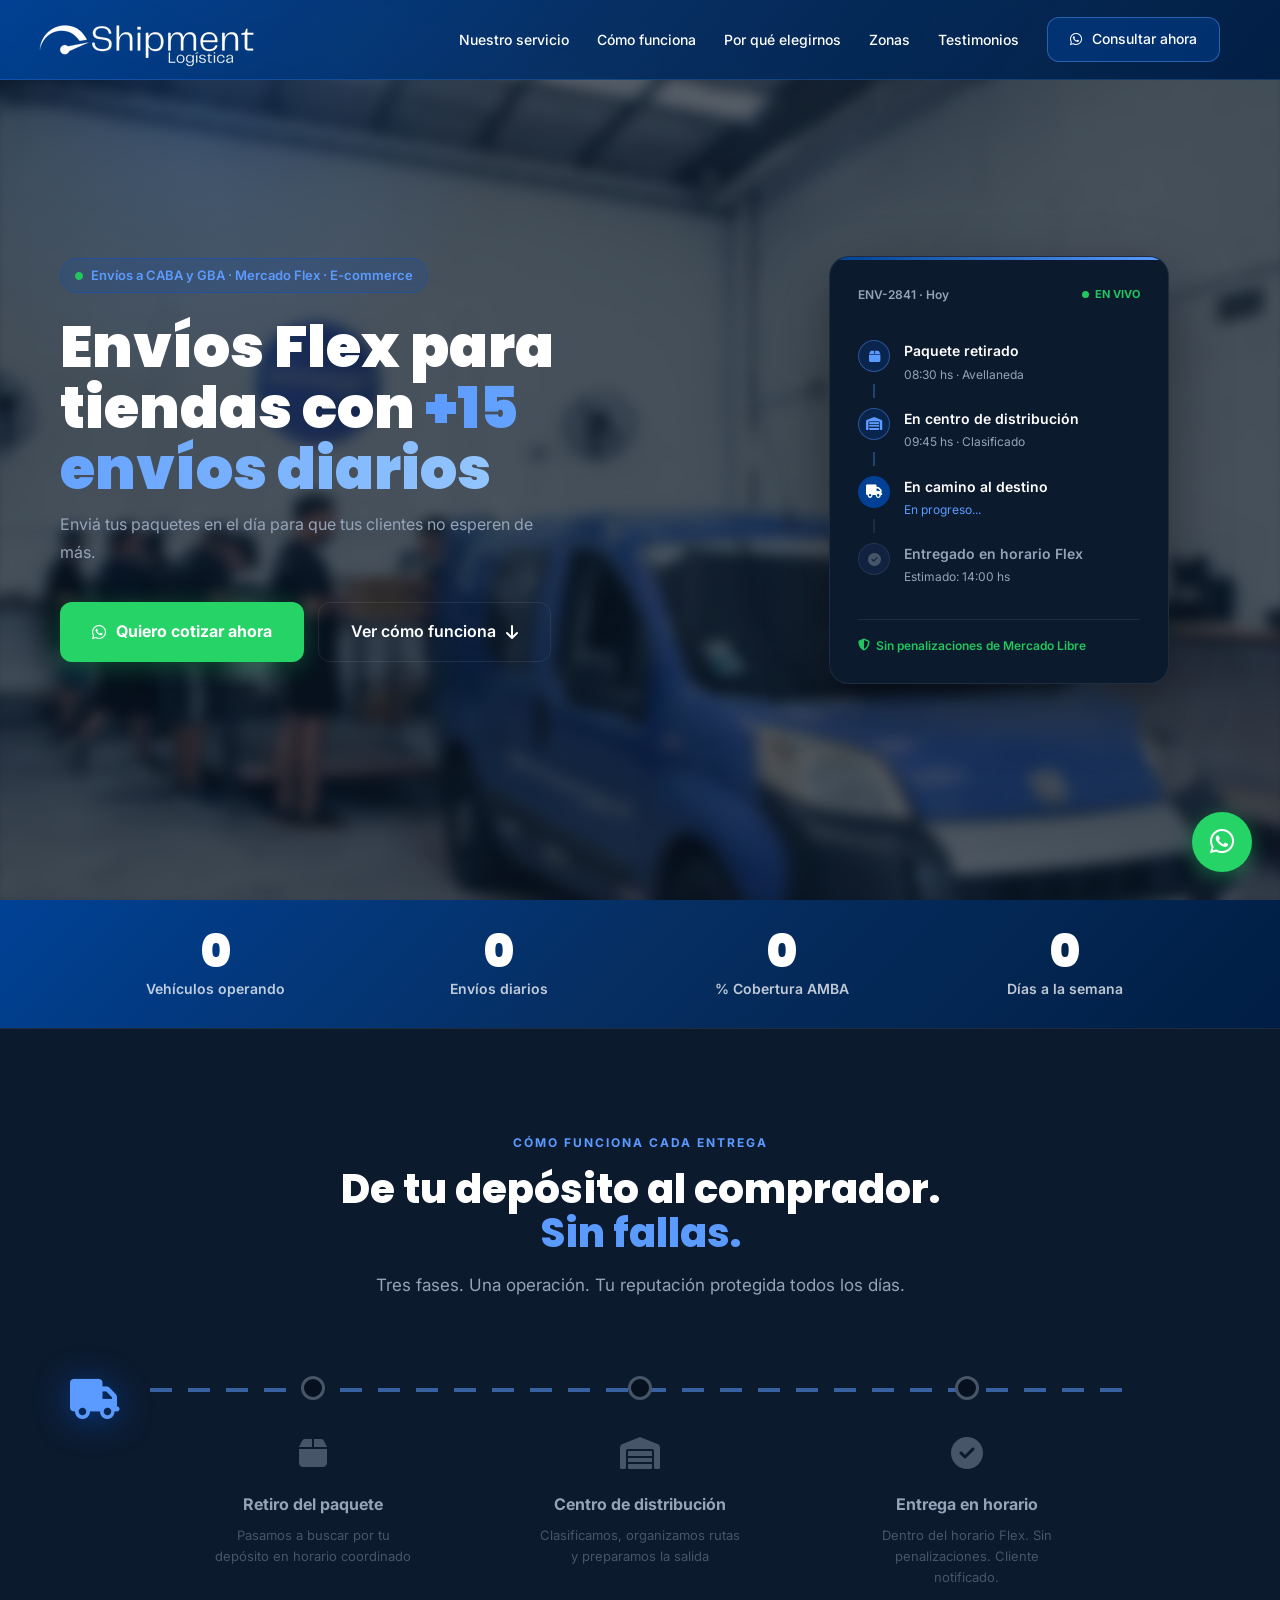
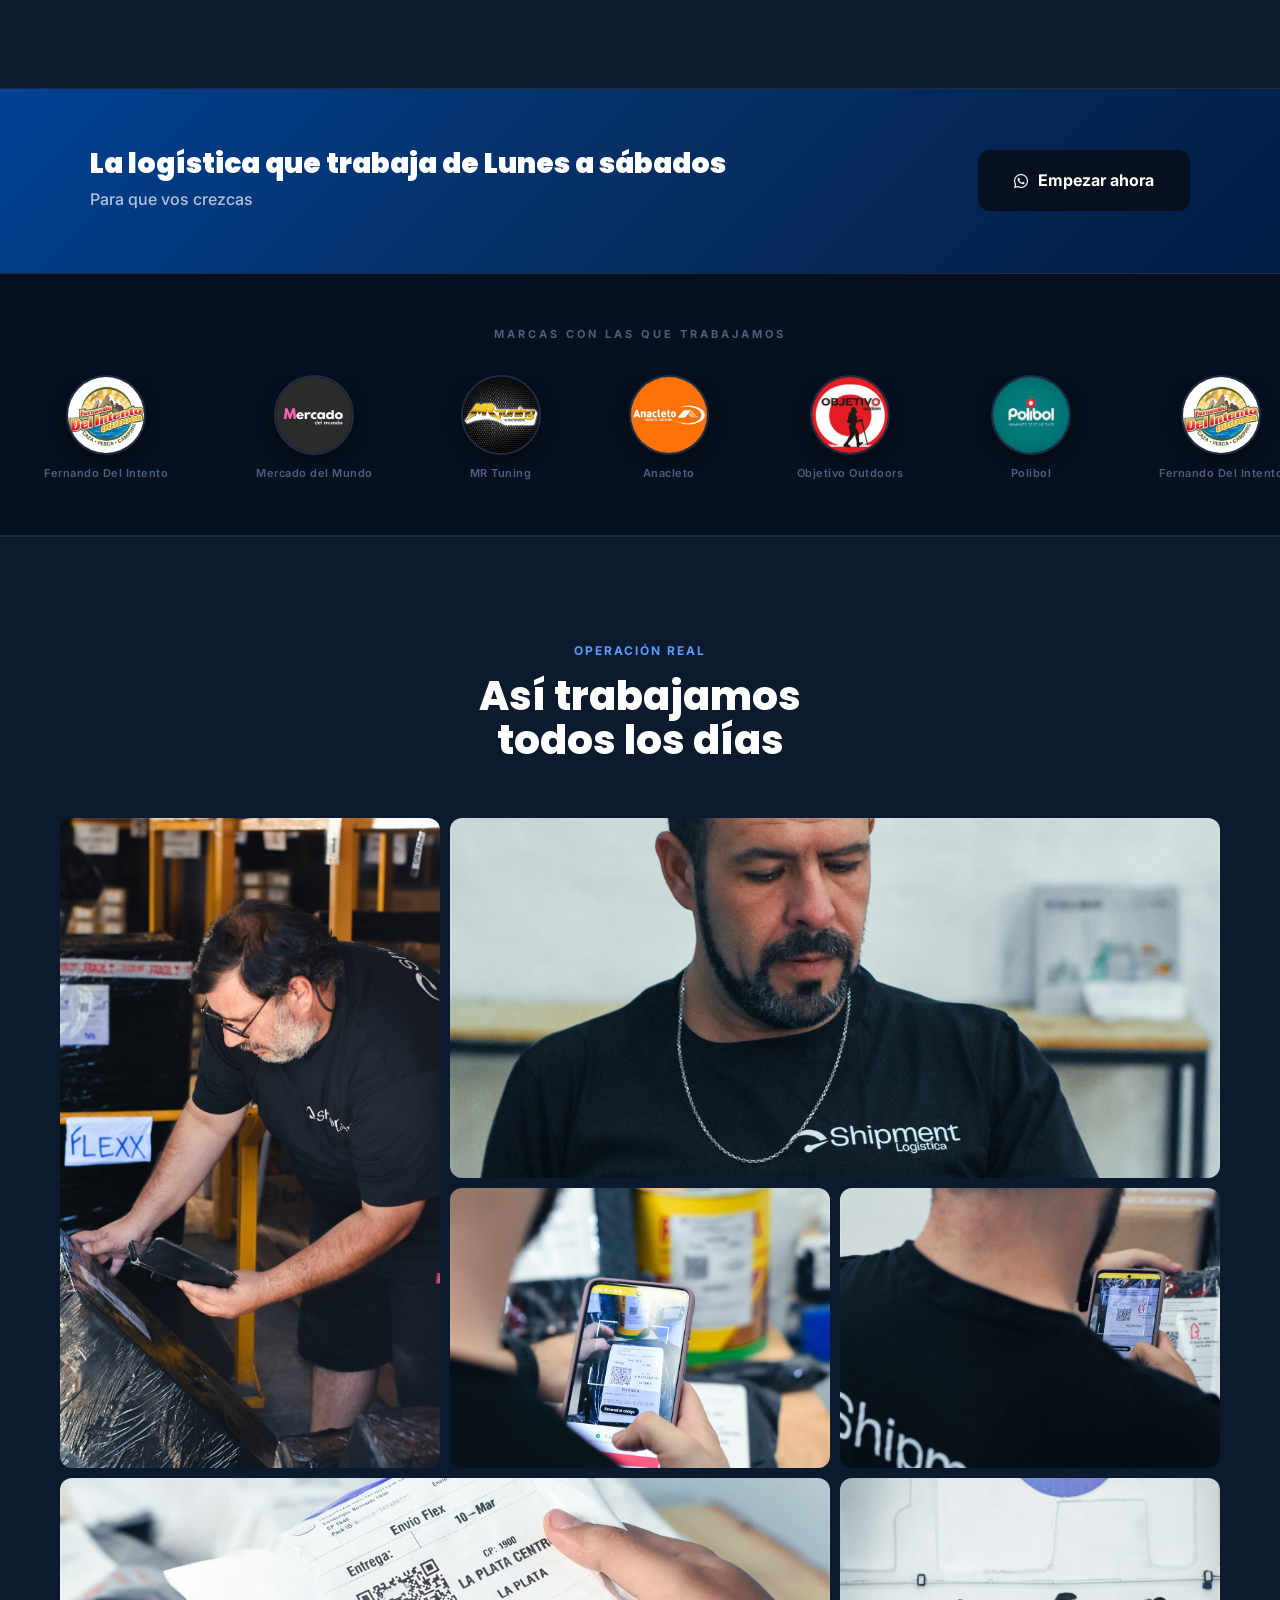
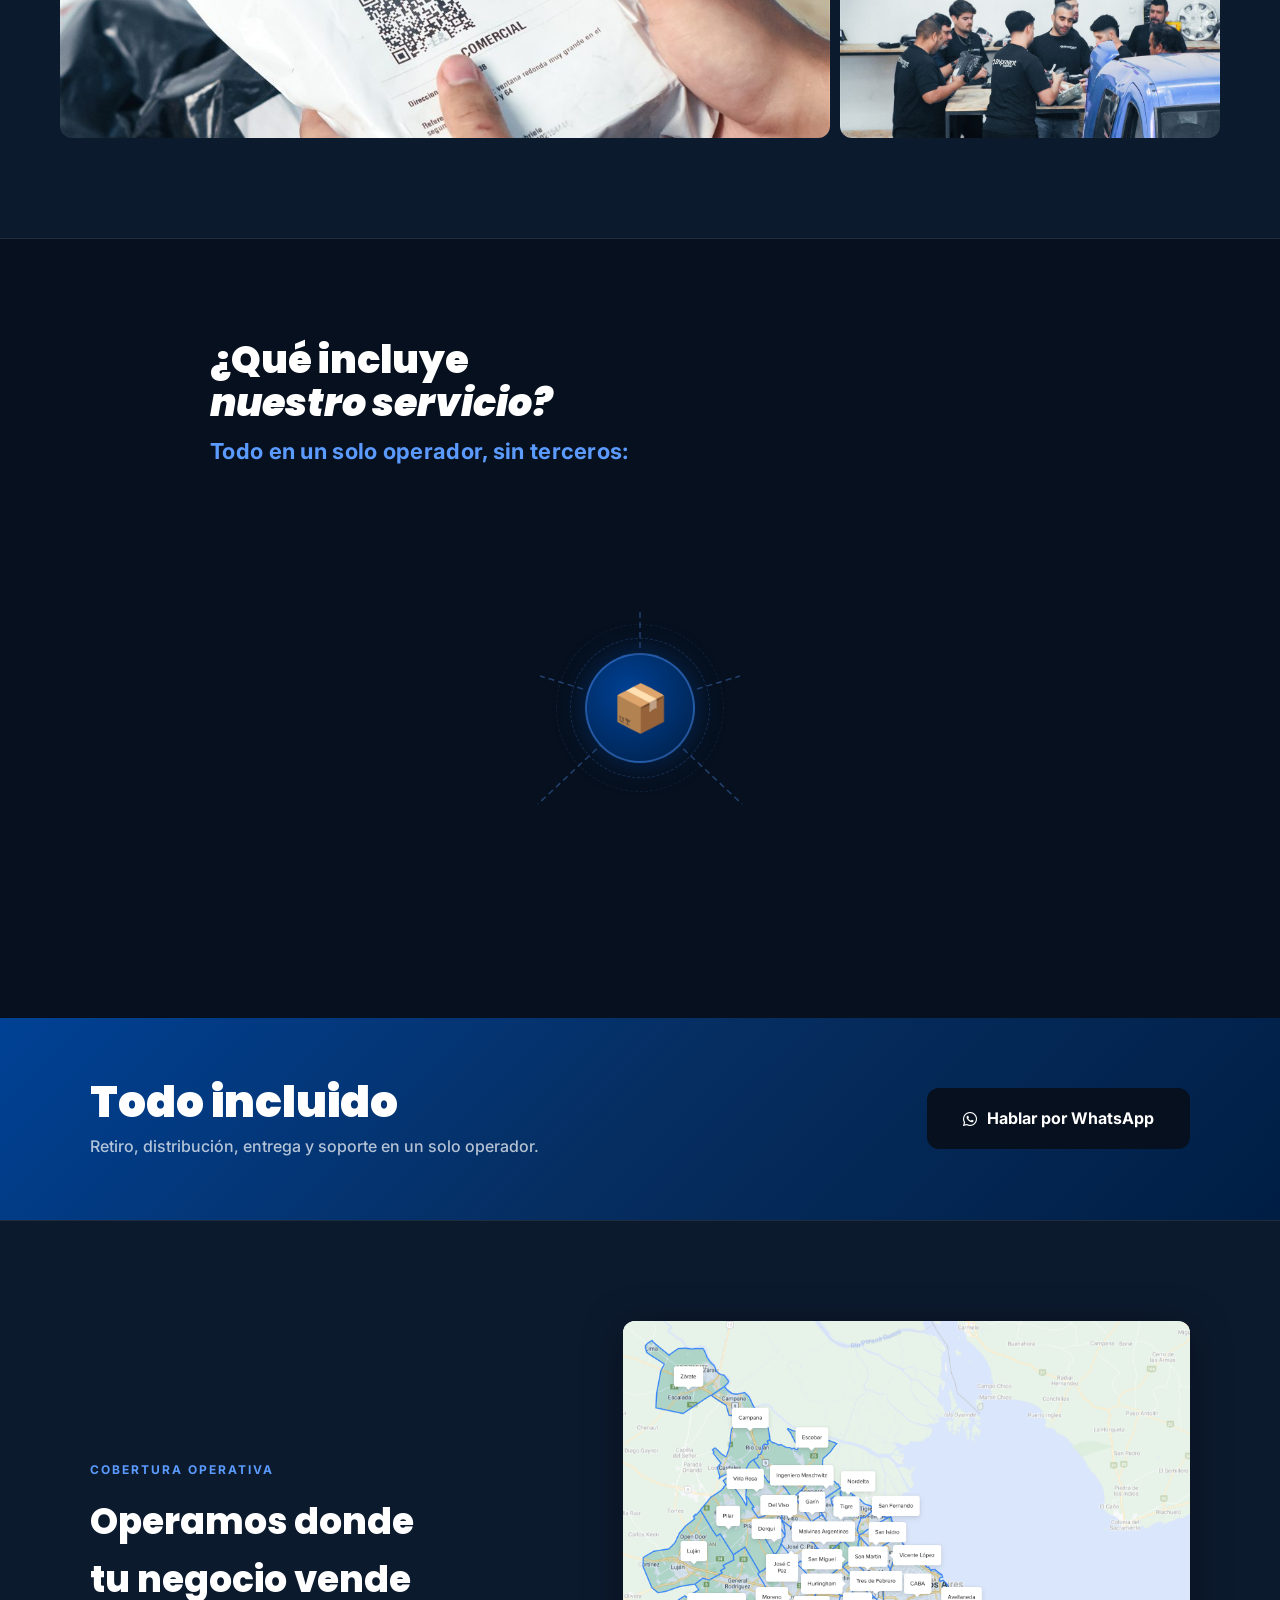
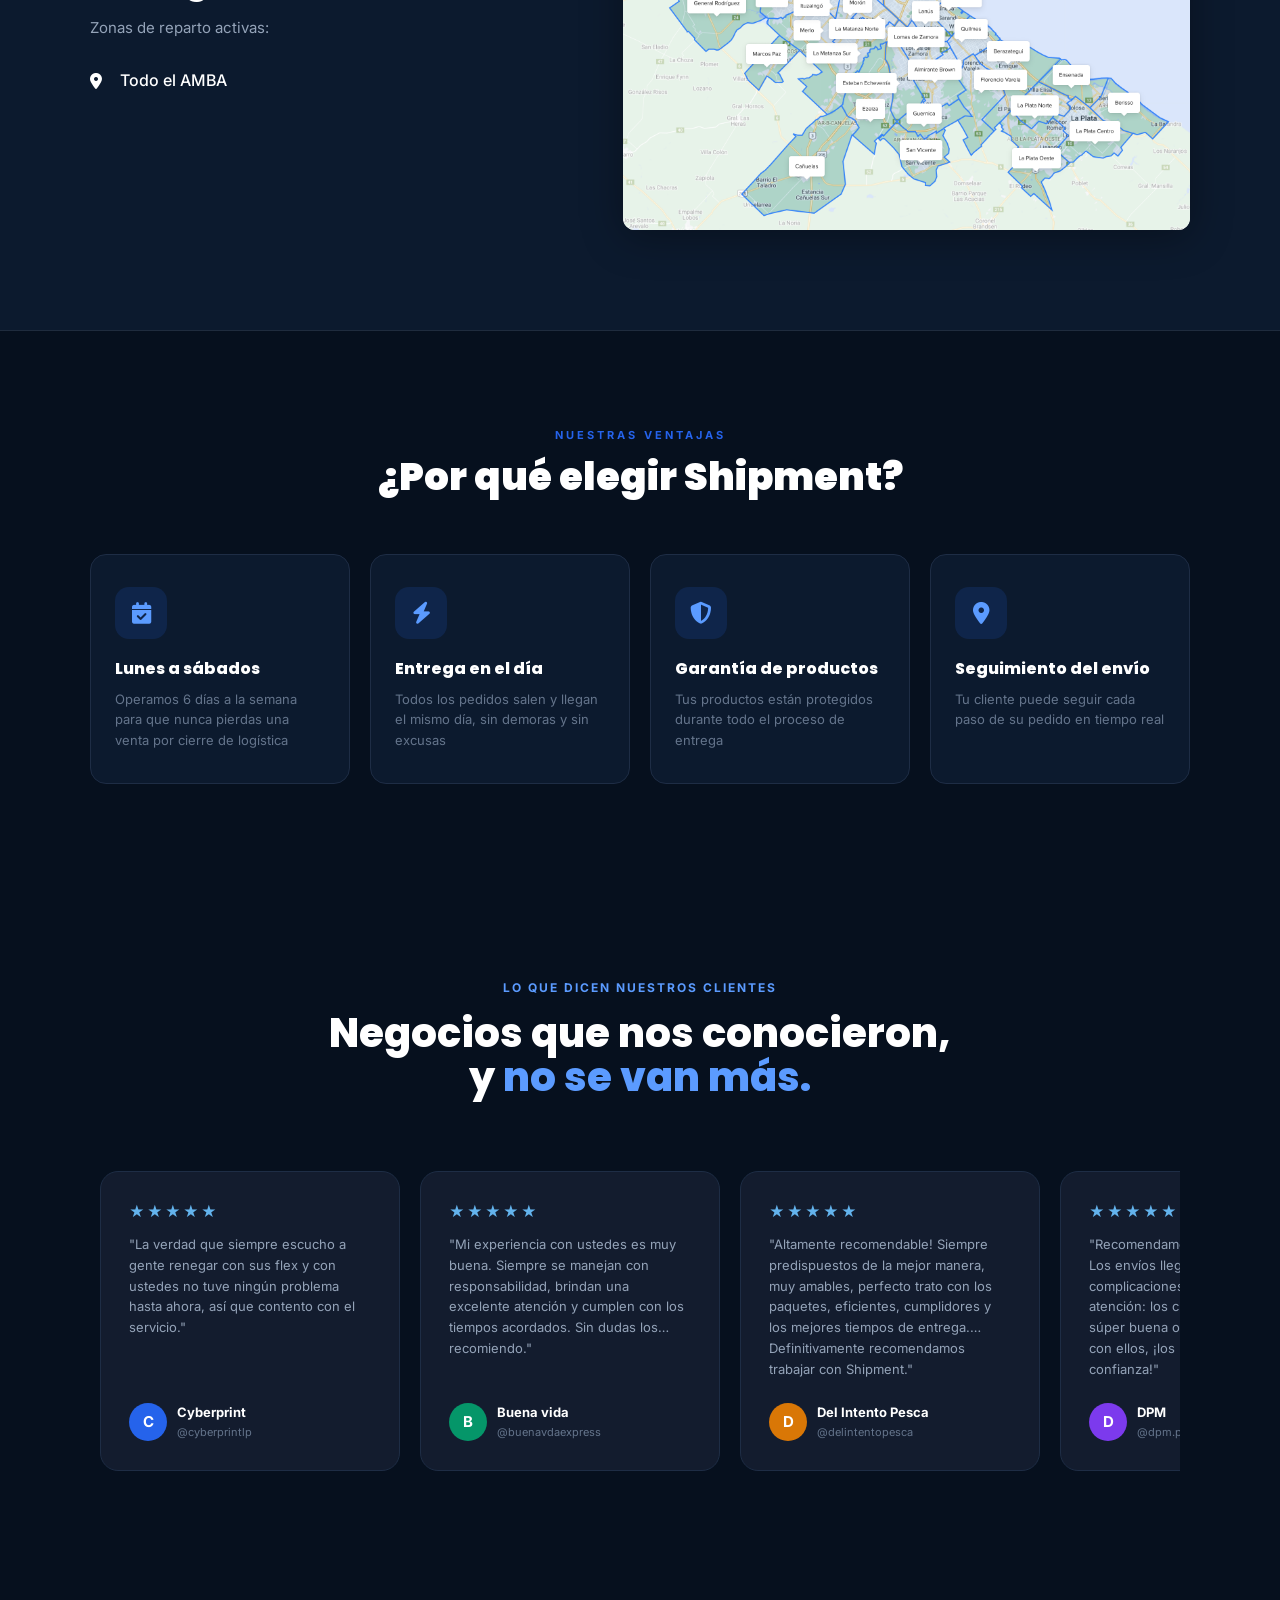
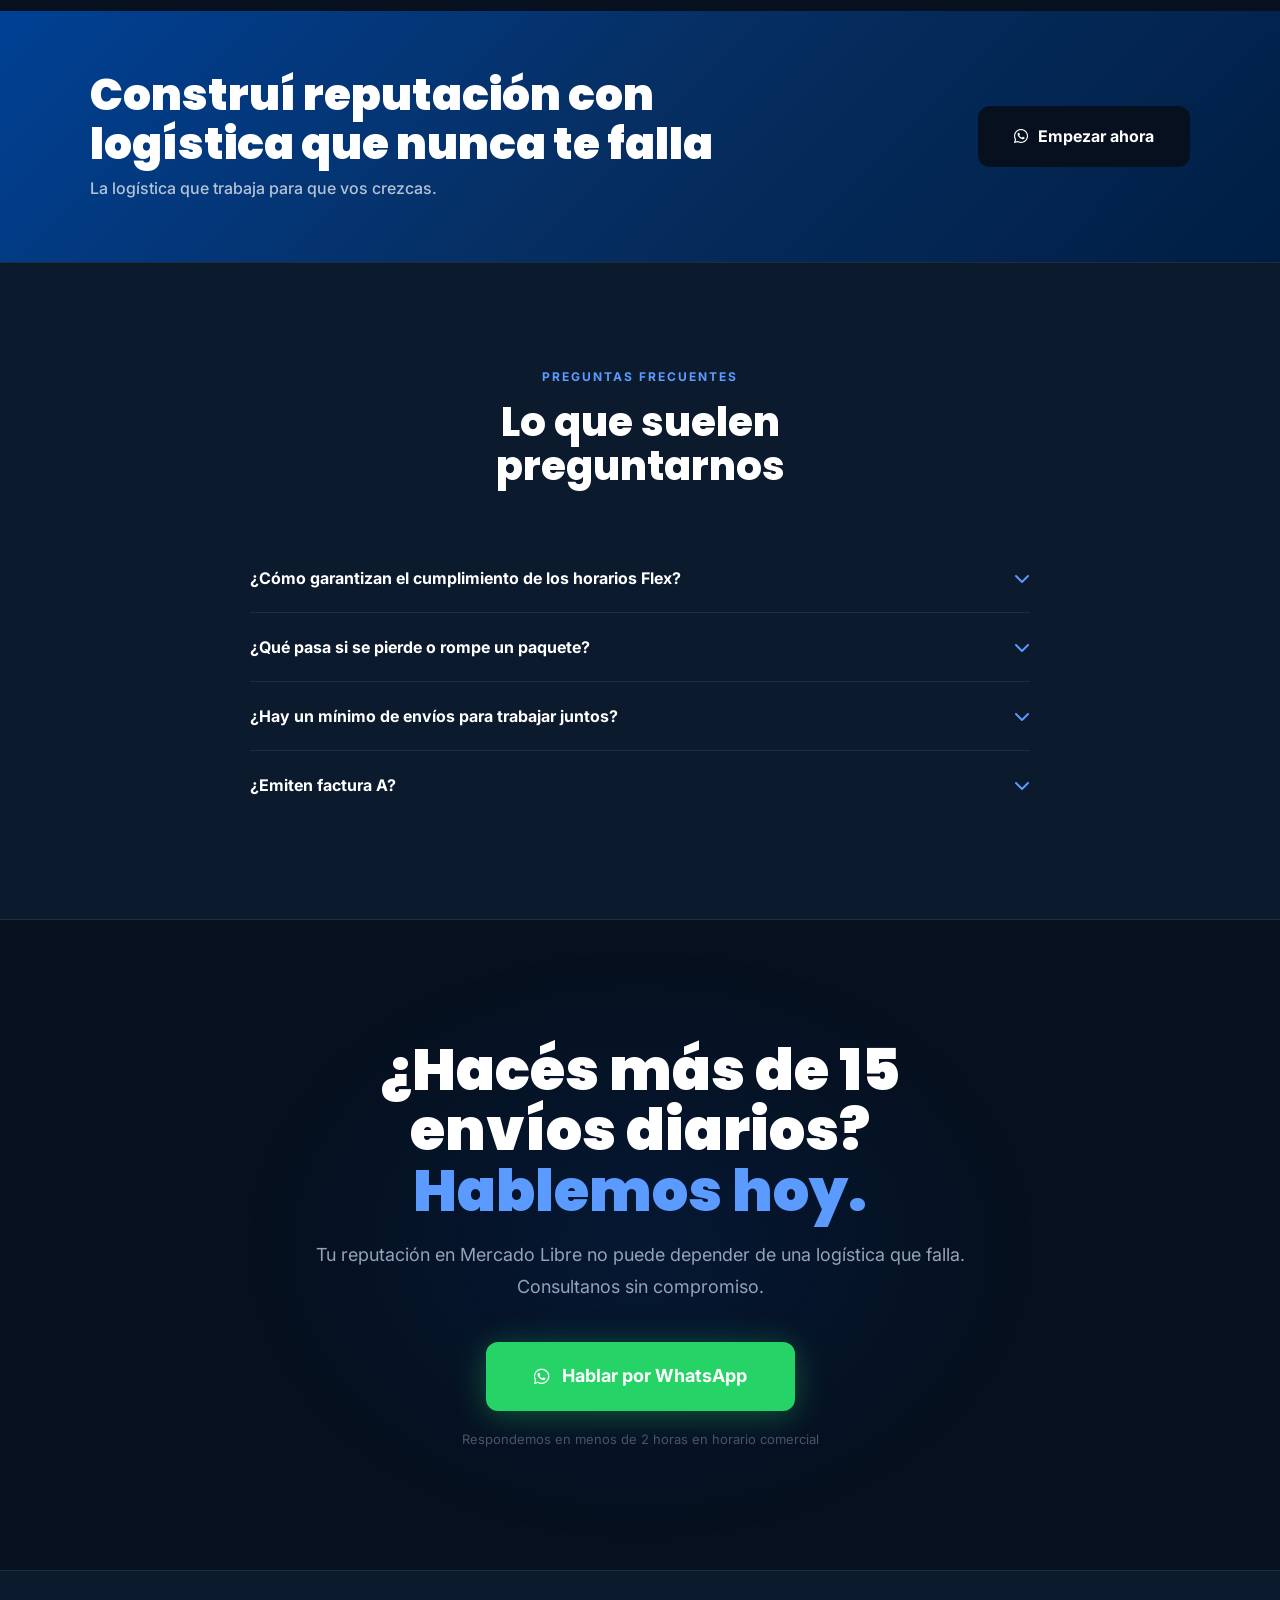
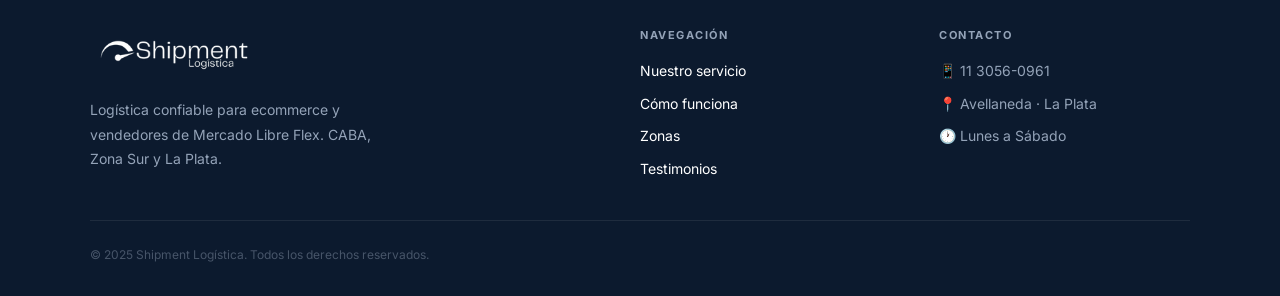
==== index.html @ 98b0ca90 "Add files via upload" ====
﻿<!DOCTYPE html>
<html lang="es">
<head>
    <!-- Google Tag Manager -->
    <script>(function(w,d,s,l,i){w[l]=w[l]||[];w[l].push({'gtm.start':
new Date().getTime(),event:'gtm.js'});var f=d.getElementsByTagName(s)[0],
j=d.createElement(s),dl=l!='dataLayer'?'&l='+l:'';j.async=true;j.src=
'https://www.googletagmanager.com/gtm.js?id='+i+dl;f.parentNode.insertBefore(j,f);
})(window,document,'script','dataLayer','GTM-T6SLXXRL');</script>
    <!-- End Google Tag Manager -->
    <meta charset="UTF-8">
    <meta name="viewport" content="width=device-width, initial-scale=1.0">
    <title>Envios en el día para Ecommerce y Mercadolibre</title>
    <link rel="icon" type="image/png" href="[data-uri]">
    <link rel="apple-touch-icon" href="[data-uri]">
    <meta name="description" content="Para empresas y tiendas online con 15 o mas envios diarios">
    <meta property="og:title" content="Envios en el día para Ecommerce y Mercadolibre">
    <meta property="og:description" content="Para empresas y tiendas online con 15 o mas envios diarios">
    <meta property="og:type" content="website">
    <script type="application/ld+json">
    {
      "@context": "https://schema.org",
      "@type": "Organization",
      "name": "Shipment Logística",
      "description": "Logística confiable para vendedores de Mercado Libre Flex y ecommerce",
      "areaServed": ["Buenos Aires", "CABA", "Zona Sur GBA", "La Plata"],
      "contactPoint": { "@type": "ContactPoint", "telephone": "+54-11-6850-0341", "contactType": "customer service" }
    }
    </script>
    <meta name="description" content="Logística confiable para vendedores de Mercado Libre Flex y ecommerce. Cumplimos horarios, trabajamos sábados, +50 vehículos. CABA, Zona Sur y La Plata.">

    <link rel="preconnect" href="https://fonts.googleapis.com">
    <link rel="preconnect" href="https://fonts.gstatic.com" crossorigin>
    <link href="https://fonts.googleapis.com/css2?family=Inter:wght@300;400;500;600;700&family=Poppins:wght@600;700;800;900&display=swap" rel="stylesheet">
    <link rel="stylesheet" href="https://cdnjs.cloudflare.com/ajax/libs/font-awesome/6.5.0/css/all.min.css">

    <link rel="stylesheet" href="css/style.css">
</head>
<body>
    <!-- Google Tag Manager (noscript) -->
    <noscript><iframe src="https://www.googletagmanager.com/ns.html?id=GTM-T6SLXXRL"
height="0" width="0" style="display:none;visibility:hidden"></iframe></noscript>
    <!-- End Google Tag Manager (noscript) -->

    <!-- NAVBAR -->
    <nav class="navbar">
        <a href="#" class="navbar__logo">
            <img src="[data-uri]" alt="Shipment Logística"
                 onerror="this.style.display='none'; document.getElementById('logo-text').style.display='block'">
            <span id="logo-text" class="navbar__logo-fallback" style="display:none">Shipment<span>LOGÍSTICA</span></span>
        </a>
        <ul class="navbar__links">
            <li><a href="#no-envios">Nuestro servicio</a></li>
            <li><a href="#ruta">Cómo funciona</a></li>
            <li><a href="#porque">Por qué elegirnos</a></li>
            <li><a href="#zonas">Zonas</a></li>
            <li><a href="#testimonios">Testimonios</a></li>
            <li>
                <a href="https://api.whatsapp.com/send/?phone=5491130560961&text=Hola%2C+tengo+una+tienda+online++%2F+mmercadolibrey+quiero+cotizar+el+servicio+de+logistica.&type=phone_number&app_absent=0"
                   class="btn-nav-cta" target="_blank" rel="noopener">
                    <i class="fab fa-whatsapp"></i> Consultar ahora
                </a>
            </li>
        </ul>
        <button class="hamburger" onclick="toggleMenu()" aria-label="Menú">
            <span></span><span></span><span></span>
        </button>
    </nav>

    <!-- MOBILE MENU -->
    <div class="mobile-menu-overlay" id="menu-overlay" onclick="closeMenu()"></div>
    <div class="mobile-menu" id="mobile-menu">
        <a href="#no-envios" onclick="closeMenu()">Nuestro servicio</a>
        <a href="#ruta"        onclick="closeMenu()">Cómo funciona</a>
        <a href="#porque"     onclick="closeMenu()">Por qué elegirnos</a>
        <a href="#zonas"       onclick="closeMenu()">Zonas</a>
        <a href="#testimonios" onclick="closeMenu()">Testimonios</a>
        <a href="https://api.whatsapp.com/send/?phone=5491130560961&text=Hola%2C+tengo+una+tienda+online++%2F+mmercadolibrey+quiero+cotizar+el+servicio+de+logistica.&type=phone_number&app_absent=0"
           class="btn-wa-sm" target="_blank" rel="noopener" onclick="closeMenu()">
            <i class="fab fa-whatsapp"></i> Consultar por WhatsApp
        </a>
    </div>

    <!-- HERO -->
    <section class="hero">
        <div class="hero__content">
            <div class="hero__badge">
                <i class="fas fa-circle"></i>
                Envíos a CABA y GBA · Mercado Flex · E-commerce
            </div>

            <h1>Envíos Flex para tiendas con <em>+15 envíos diarios</em></h1>

            <p class="hero__sub">
                Enviá tus paquetes en el día para que tus clientes no esperen de más.
            </p>

            <div class="hero__ctas">
<a href="https://api.whatsapp.com/send/?phone=5491130560961&text=Hola%2C+tengo+una+tienda+online++%2F+mmercadolibrey+quiero+cotizar+el+servicio+de+logistica.&type=phone_number&app_absent=0"
                   class="btn-wa-lg" target="_blank" rel="noopener">
                    <i class="fab fa-whatsapp"></i> Quiero cotizar ahora
                </a>
                                <a href="#ruta" class="btn-ghost">
                    Ver cómo funciona <i class="fas fa-arrow-down"></i>
                </a>
            </div>


        </div>

        <!-- Tracking card (desktop) -->
        <div class="hero__visual">
            <div class="track-card">
                <div class="track-card__header">
                    <span class="track-card__id">ENV-2841 · Hoy</span>
                    <span class="track-card__live">
                        <span class="live-dot"></span> EN VIVO
                    </span>
                </div>

                <div class="track-step done">
                    <div class="track-step__dot"><i class="fas fa-box"></i></div>
                    <div>
                        <div class="track-step__label">Paquete retirado</div>
                        <div class="track-step__time">08:30 hs · Avellaneda</div>
                    </div>
                </div>
                <div class="track-step done">
                    <div class="track-step__dot"><i class="fas fa-warehouse"></i></div>
                    <div>
                        <div class="track-step__label">En centro de distribución</div>
                        <div class="track-step__time">09:45 hs · Clasificado</div>
                    </div>
                </div>
                <div class="track-step active">
                    <div class="track-step__dot"><i class="fas fa-truck"></i></div>
                    <div>
                        <div class="track-step__label">En camino al destino</div>
                        <div class="track-step__time">En progreso...</div>
                    </div>
                </div>
                <div class="track-step pending">
                    <div class="track-step__dot"><i class="fas fa-check-circle"></i></div>
                    <div>
                        <div class="track-step__label">Entregado en horario Flex</div>
                        <div class="track-step__time">Estimado: 14:00 hs</div>
                    </div>
                </div>

                <div class="track-card__footer">
                    <i class="fas fa-shield-alt"></i>
                    Sin penalizaciones de Mercado Libre
                </div>
            </div>
        </div>
    </section>

    <!-- STATS BAR -->
    <div class="stats-bar">
        <div class="stats-bar__grid">
            <div class="stat">
                <div class="stat__num" data-target="50">0</div>
                <div class="stat__label">Vehículos operando</div>
            </div>
            <div class="stat">
                <div class="stat__num" data-target="1000">0</div>
                <div class="stat__label">Envíos diarios</div>
            </div>
            <div class="stat">
                <div class="stat__num" data-target="100">0</div>
                <div class="stat__label">% Cobertura AMBA</div>
            </div>
            <div class="stat">
                <div class="stat__num" data-target="6">0</div>
                <div class="stat__label">Días a la semana</div>
            </div>
        </div>
    </div>


        <!-- JOURNEY SECTION (truck animation) -->
    <section class="journey" id="ruta">
        <div class="journey__inner">
            <div class="section-header">
                <span class="section-label">Cómo funciona cada entrega</span>
                <h2 class="section-title">De tu depósito al comprador.<br><em>Sin fallas.</em></h2>
                <p class="section-sub">Tres fases. Una operación. Tu reputación protegida todos los días.</p>
            </div>

            <div class="journey__track-wrap">
                <!-- Road line -->
                <div class="journey__road"></div>

                <!-- Truck -->
                <div class="journey__truck" id="journey-truck">
                    <i class="fas fa-truck"></i>
                </div>

                <!-- Stops -->
                <div class="journey__stops">
                    <div class="jstop" data-delay="0">
                        <div class="jstop__dot"></div>
                        <div class="jstop__content">
                            <div class="jstop__icon"><i class="fas fa-box"></i></div>
                            <div class="jstop__title">Retiro del paquete</div>
                            <div class="jstop__desc">Pasamos a buscar por tu depósito en horario coordinado</div>
                        </div>
                    </div>
                    <div class="jstop" data-delay="1">
                        <div class="jstop__dot"></div>
                        <div class="jstop__content">
                            <div class="jstop__icon"><i class="fas fa-warehouse"></i></div>
                            <div class="jstop__title">Centro de distribución</div>
                            <div class="jstop__desc">Clasificamos, organizamos rutas y preparamos la salida</div>
                        </div>
                    </div>
                    <div class="jstop" data-delay="2">
                        <div class="jstop__dot"></div>
                        <div class="jstop__content">
                            <div class="jstop__icon"><i class="fas fa-check-circle"></i></div>
                            <div class="jstop__title">Entrega en horario</div>
                            <div class="jstop__desc">Dentro del horario Flex. Sin penalizaciones. Cliente notificado.</div>
                        </div>
                    </div>
                </div>
            </div>
        </div>
    </section>



    <!-- CALLOUT BAND -->
    <div class="callout-band">
        <div class="callout-band__inner">
            <div>
                <div class="callout-band__text" style="font-size:clamp(18px,2.2vw,28px);white-space:nowrap;">
                    La logística que trabaja de Lunes a sábados</div>
                <p class="callout-band__sub">Para que vos crezcas</p>
            </div>
            <a href="https://api.whatsapp.com/send/?phone=5491130560961&text=Hola%2C+tengo+una+tienda+online++%2F+mmercadolibrey+quiero+cotizar+el+servicio+de+logistica.&type=phone_number&app_absent=0"
               class="btn-dark" target="_blank" rel="noopener">
                <i class="fab fa-whatsapp"></i> Empezar ahora
            </a>
        </div>
    </div>


        <!-- MARCAS -->
    <section class="marcas" id="marcas">
        <span class="marcas__label">Marcas con las que trabajamos</span>
        <div class="marcas__track">
            <div class="marcas__list">
                <div class="marcas__item">
                    <img class="marcas__avatar" src="[data-uri]" alt="Fernando Del Intento">
                    <span class="marcas__name">Fernando Del Intento</span>
                </div>
                <div class="marcas__item">
                    <img class="marcas__avatar" src="[data-uri]" alt="Mercado del Mundo">
                    <span class="marcas__name">Mercado del Mundo</span>
                </div>
                <div class="marcas__item">
                    <img class="marcas__avatar" src="[data-uri]" alt="MR Tuning">
                    <span class="marcas__name">MR Tuning</span>
                </div>
                <div class="marcas__item">
                    <img class="marcas__avatar" src="[data-uri]" alt="Anacleto">
                    <span class="marcas__name">Anacleto</span>
                </div>
                <div class="marcas__item">
                    <img class="marcas__avatar" src="[data-uri]" alt="Objetivo Outdoors">
                    <span class="marcas__name">Objetivo Outdoors</span>
                </div>
                <div class="marcas__item">
                    <img class="marcas__avatar" src="[data-uri]" alt="Polibol">
                    <span class="marcas__name">Polibol</span>
                </div>
                <div class="marcas__item">
                    <img class="marcas__avatar" src="[data-uri]" alt="Fernando Del Intento">
                    <span class="marcas__name">Fernando Del Intento</span>
                </div>
                <div class="marcas__item">
                    <img class="marcas__avatar" src="[data-uri]" alt="Mercado del Mundo">
                    <span class="marcas__name">Mercado del Mundo</span>
                </div>
                <div class="marcas__item">
                    <img class="marcas__avatar" src="[data-uri]" alt="MR Tuning">
                    <span class="marcas__name">MR Tuning</span>
                </div>
                <div class="marcas__item">
                    <img class="marcas__avatar" src="[data-uri]" alt="Anacleto">
                    <span class="marcas__name">Anacleto</span>
                </div>
                <div class="marcas__item">
                    <img class="marcas__avatar" src="[data-uri]" alt="Objetivo Outdoors">
                    <span class="marcas__name">Objetivo Outdoors</span>
                </div>
                <div class="marcas__item">
                    <img class="marcas__avatar" src="[data-uri]" alt="Polibol">
                    <span class="marcas__name">Polibol</span>
                </div>
            </div>
        </div>
    </section>

    <!-- EQUIPO / FOTOS -->
    <section class="equipo" id="equipo">
        <div class="equipo__inner">
            <div class="section-header">
                <span class="section-label">Operación real</span>
                <h2 class="section-title">Así trabajamos<br>todos los días</h2>
            </div>

            <div class="equipo__grid">
                <div class="foto-slot reveal has-photo" data-id="1">
                    <img alt="Equipo Shipment" src="[data-uri]"><div class="foto-placeholder"><i class="fas fa-camera"></i><span>Clic para agregar foto</span></div>
                    <input type="file" accept="image/*" class="foto-input">
                </div>
                <div class="foto-slot reveal has-photo" data-id="2">
                    <img alt="Equipo Shipment" src="[data-uri]"><div class="foto-placeholder"><i class="fas fa-camera"></i><span>Clic para agregar foto</span></div>
                    <input type="file" accept="image/*" class="foto-input">
                </div>
                <div class="foto-slot reveal has-photo" data-id="3">
                    <img alt="Equipo Shipment" src="[data-uri]"><div class="foto-placeholder"><i class="fas fa-camera"></i><span>Clic para agregar foto</span></div>
                    <input type="file" accept="image/*" class="foto-input">
                </div>
                <div class="foto-slot reveal has-photo" data-id="4">
                    <img alt="Equipo Shipment" src="[data-uri]"><div class="foto-placeholder"><i class="fas fa-camera"></i><span>Clic para agregar foto</span></div>
                    <input type="file" accept="image/*" class="foto-input">
                </div>
                <div class="foto-slot reveal has-photo" data-id="5">
                    <img alt="Equipo Shipment" src="[data-uri]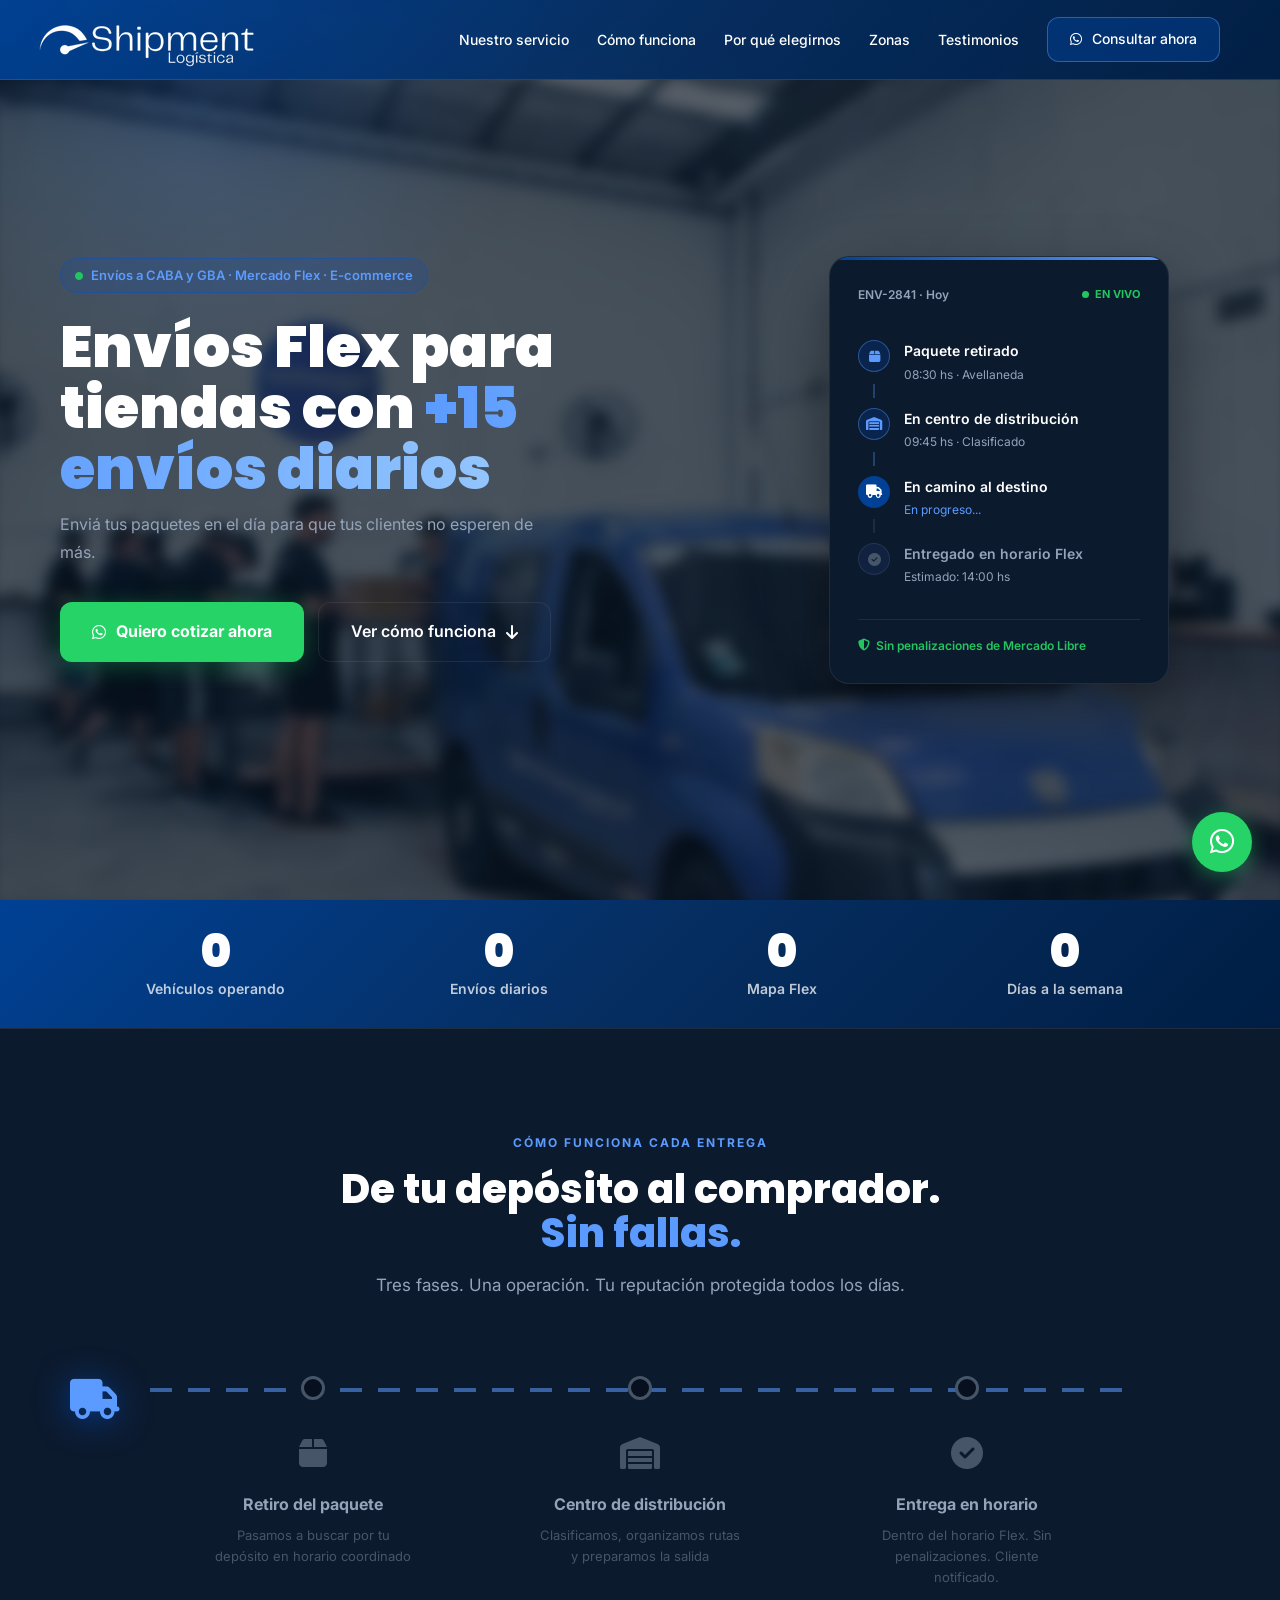
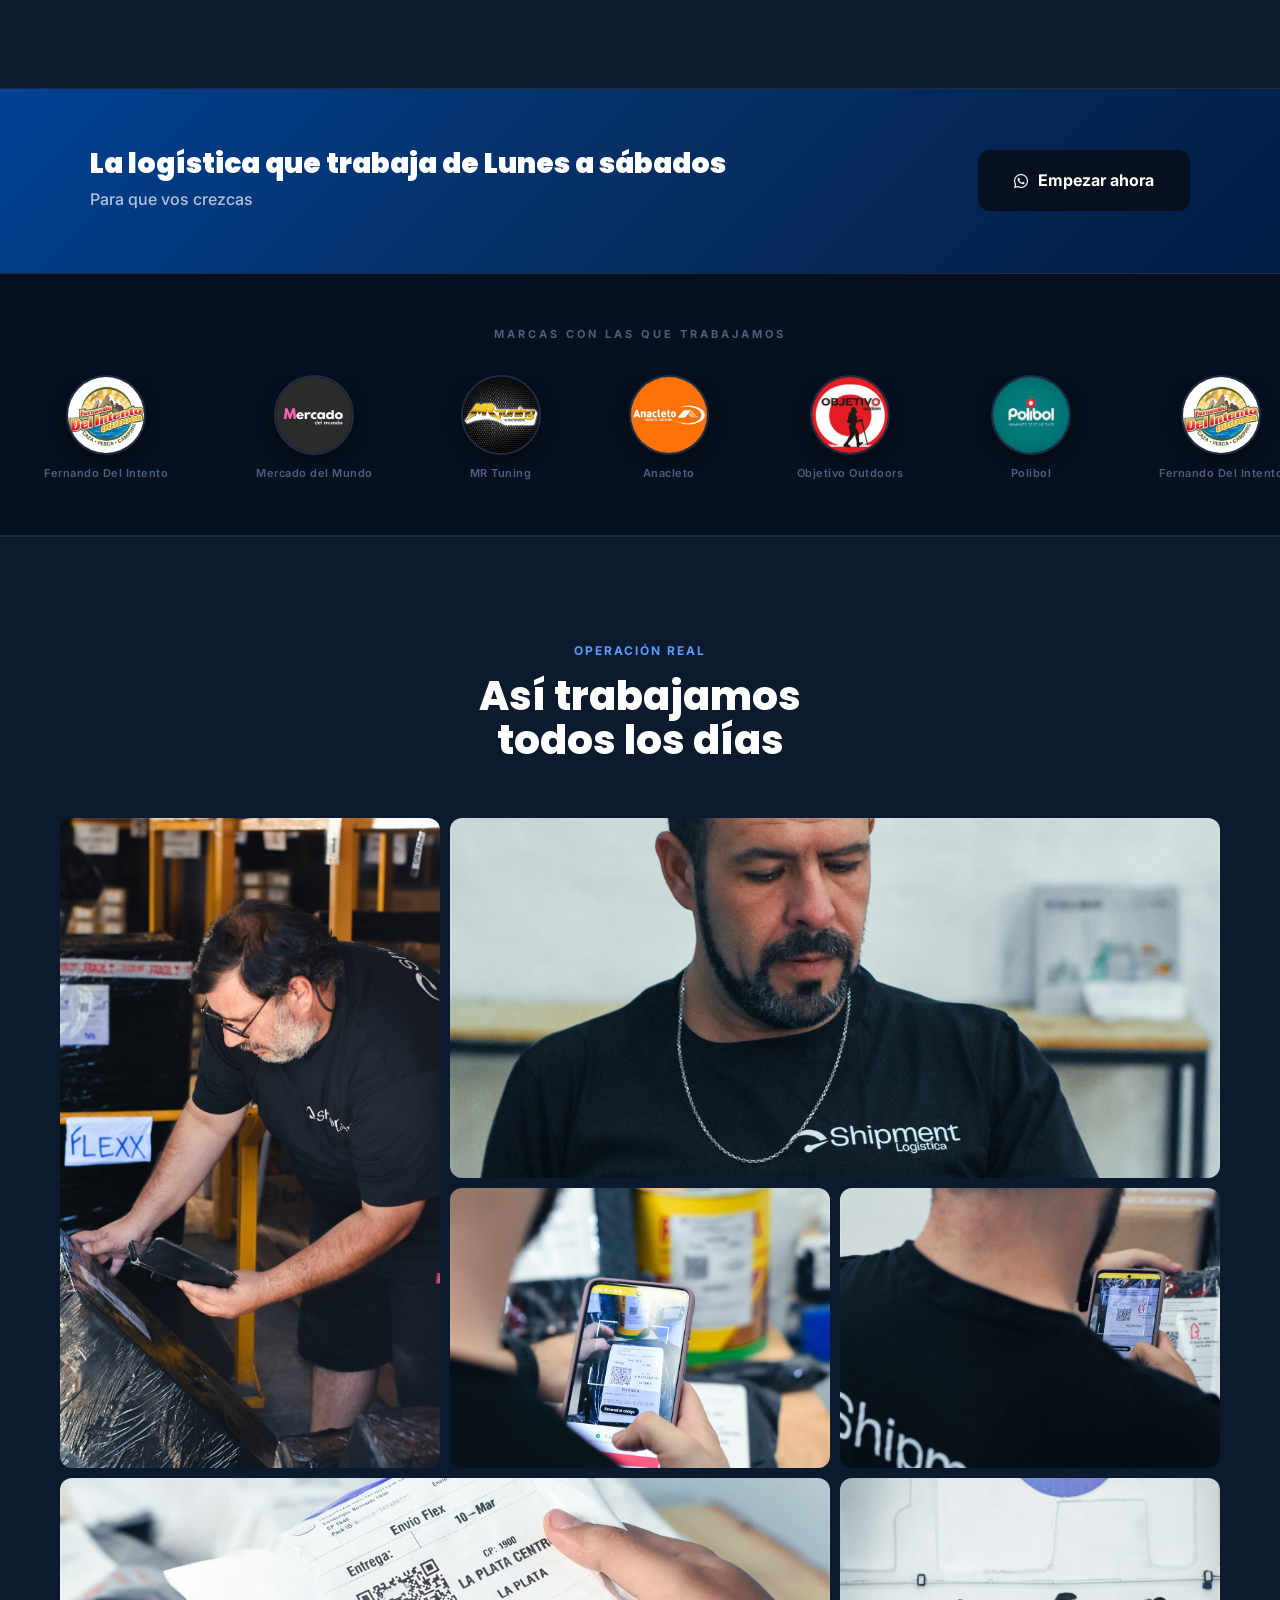
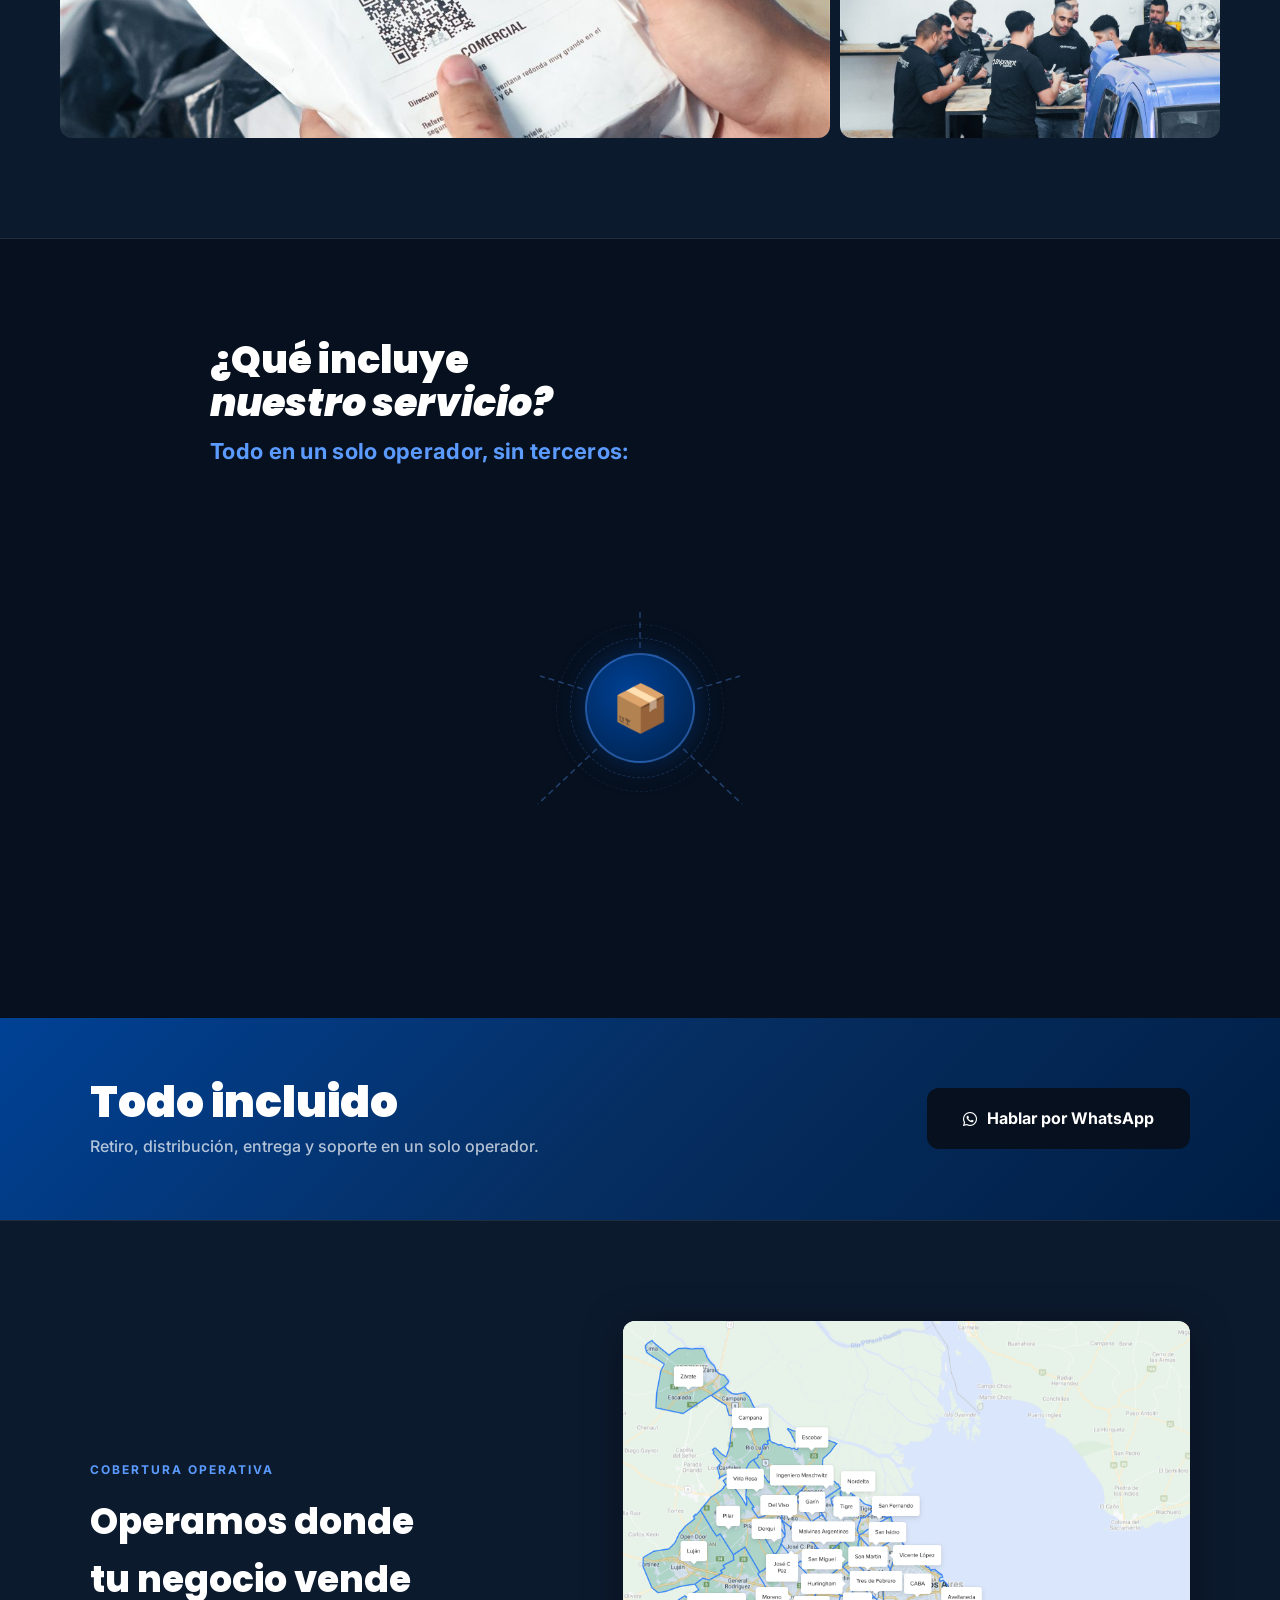
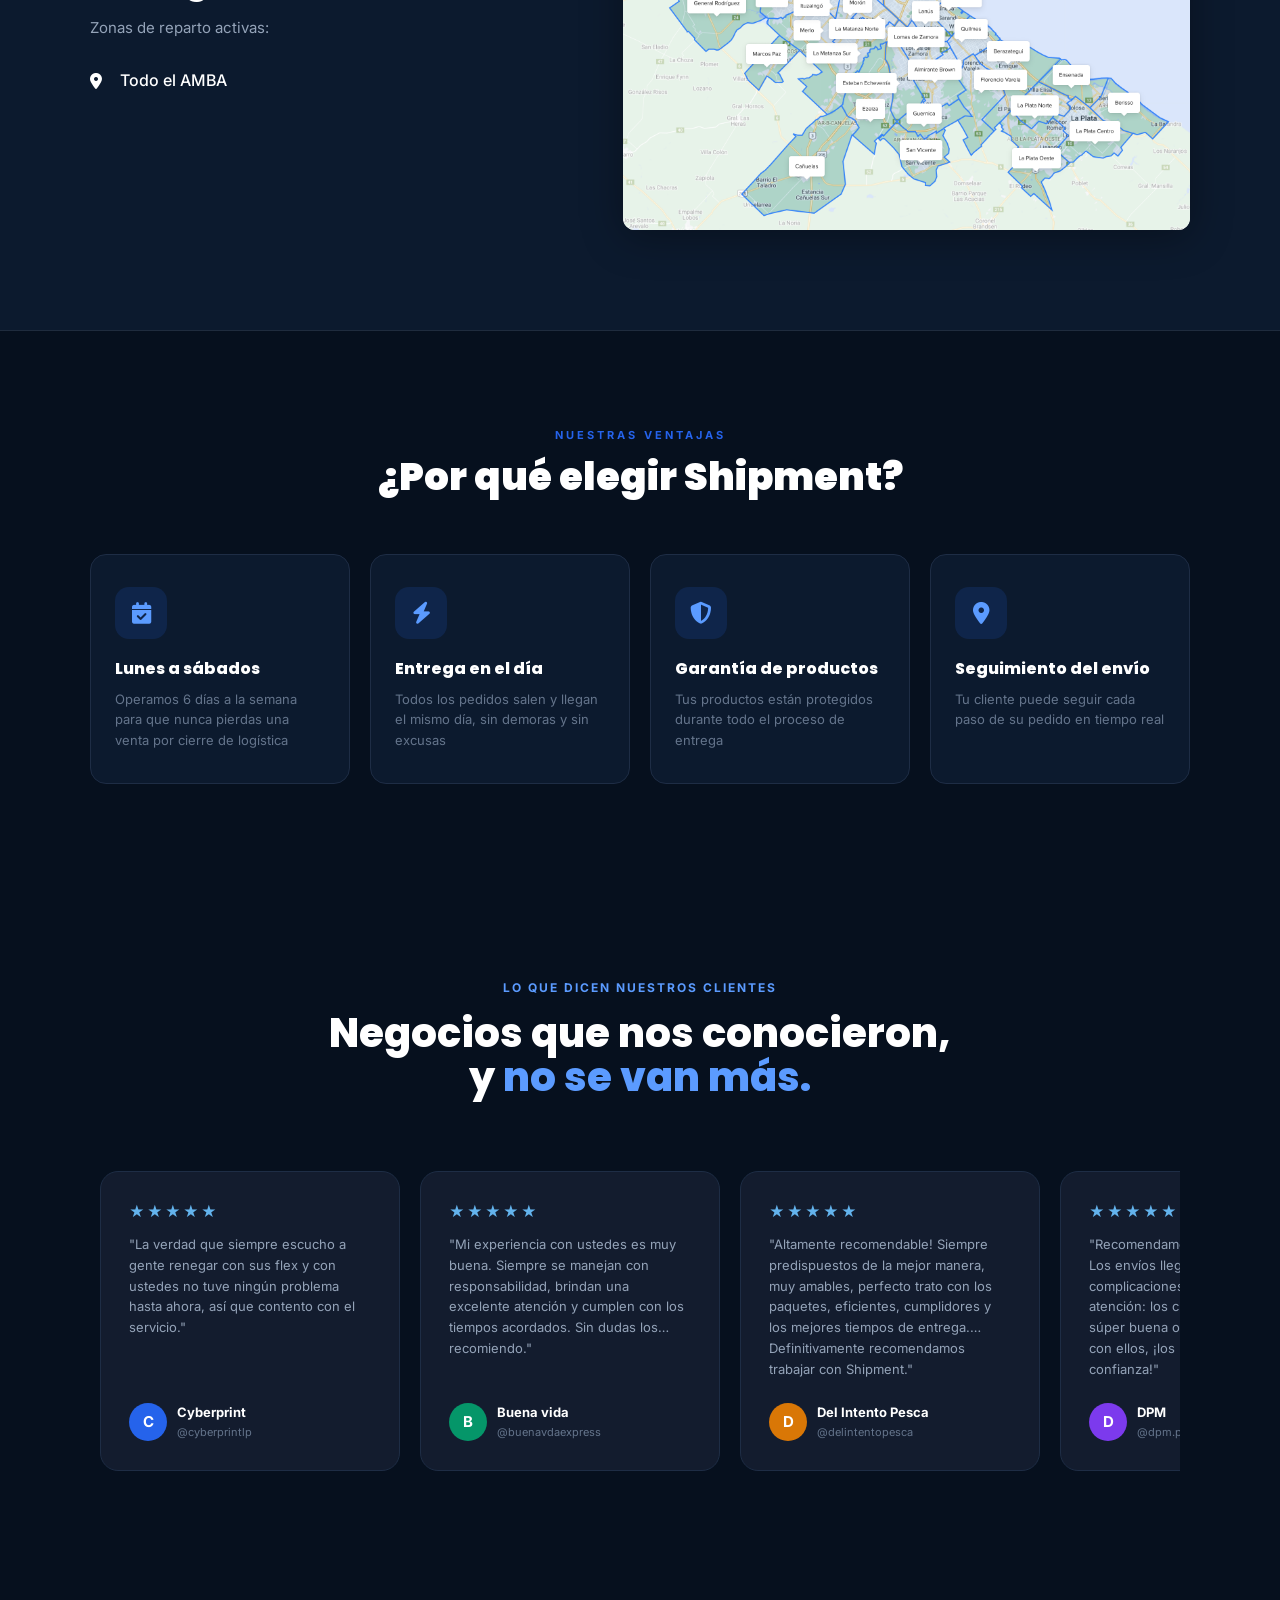
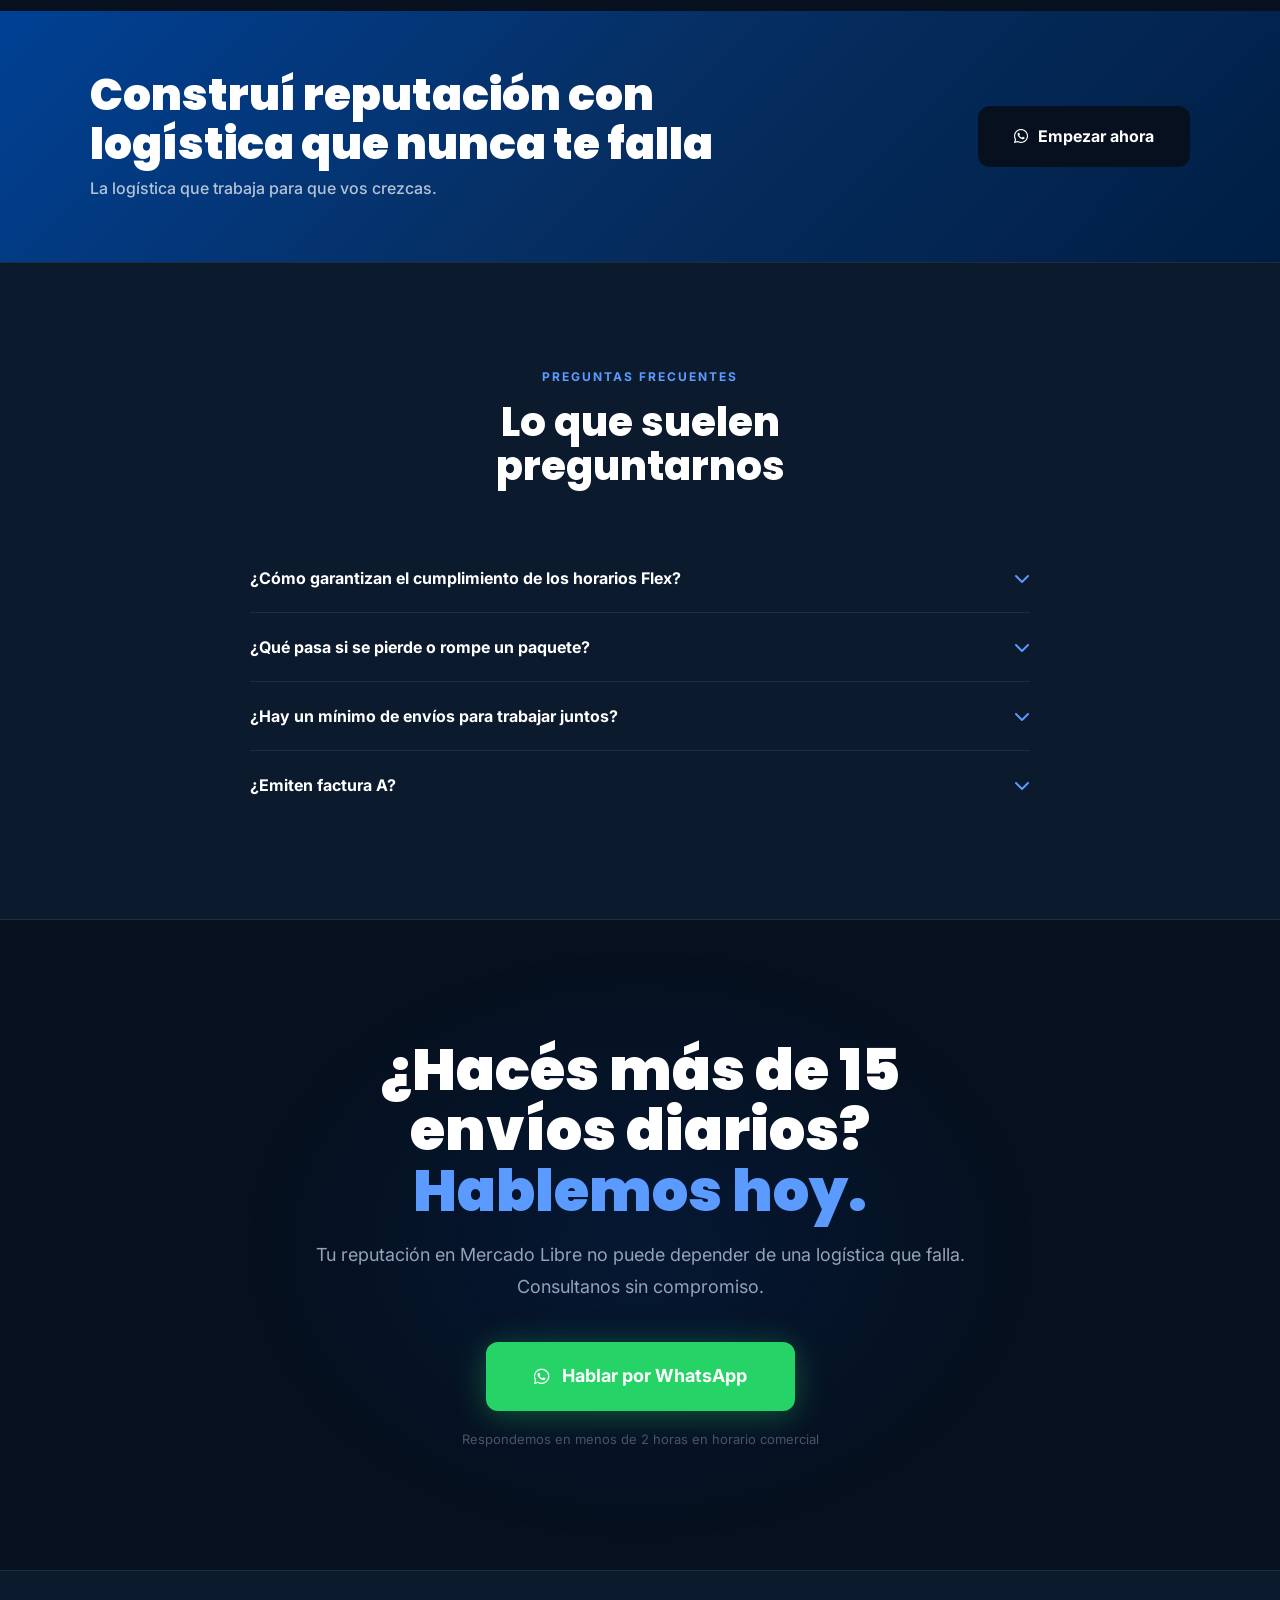
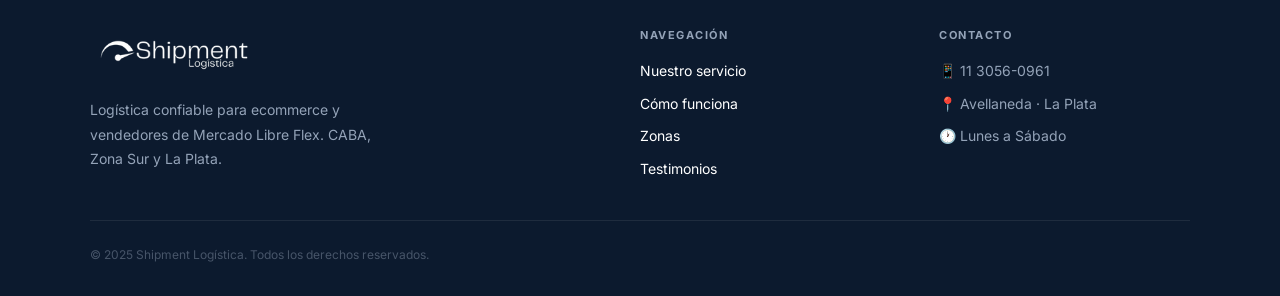
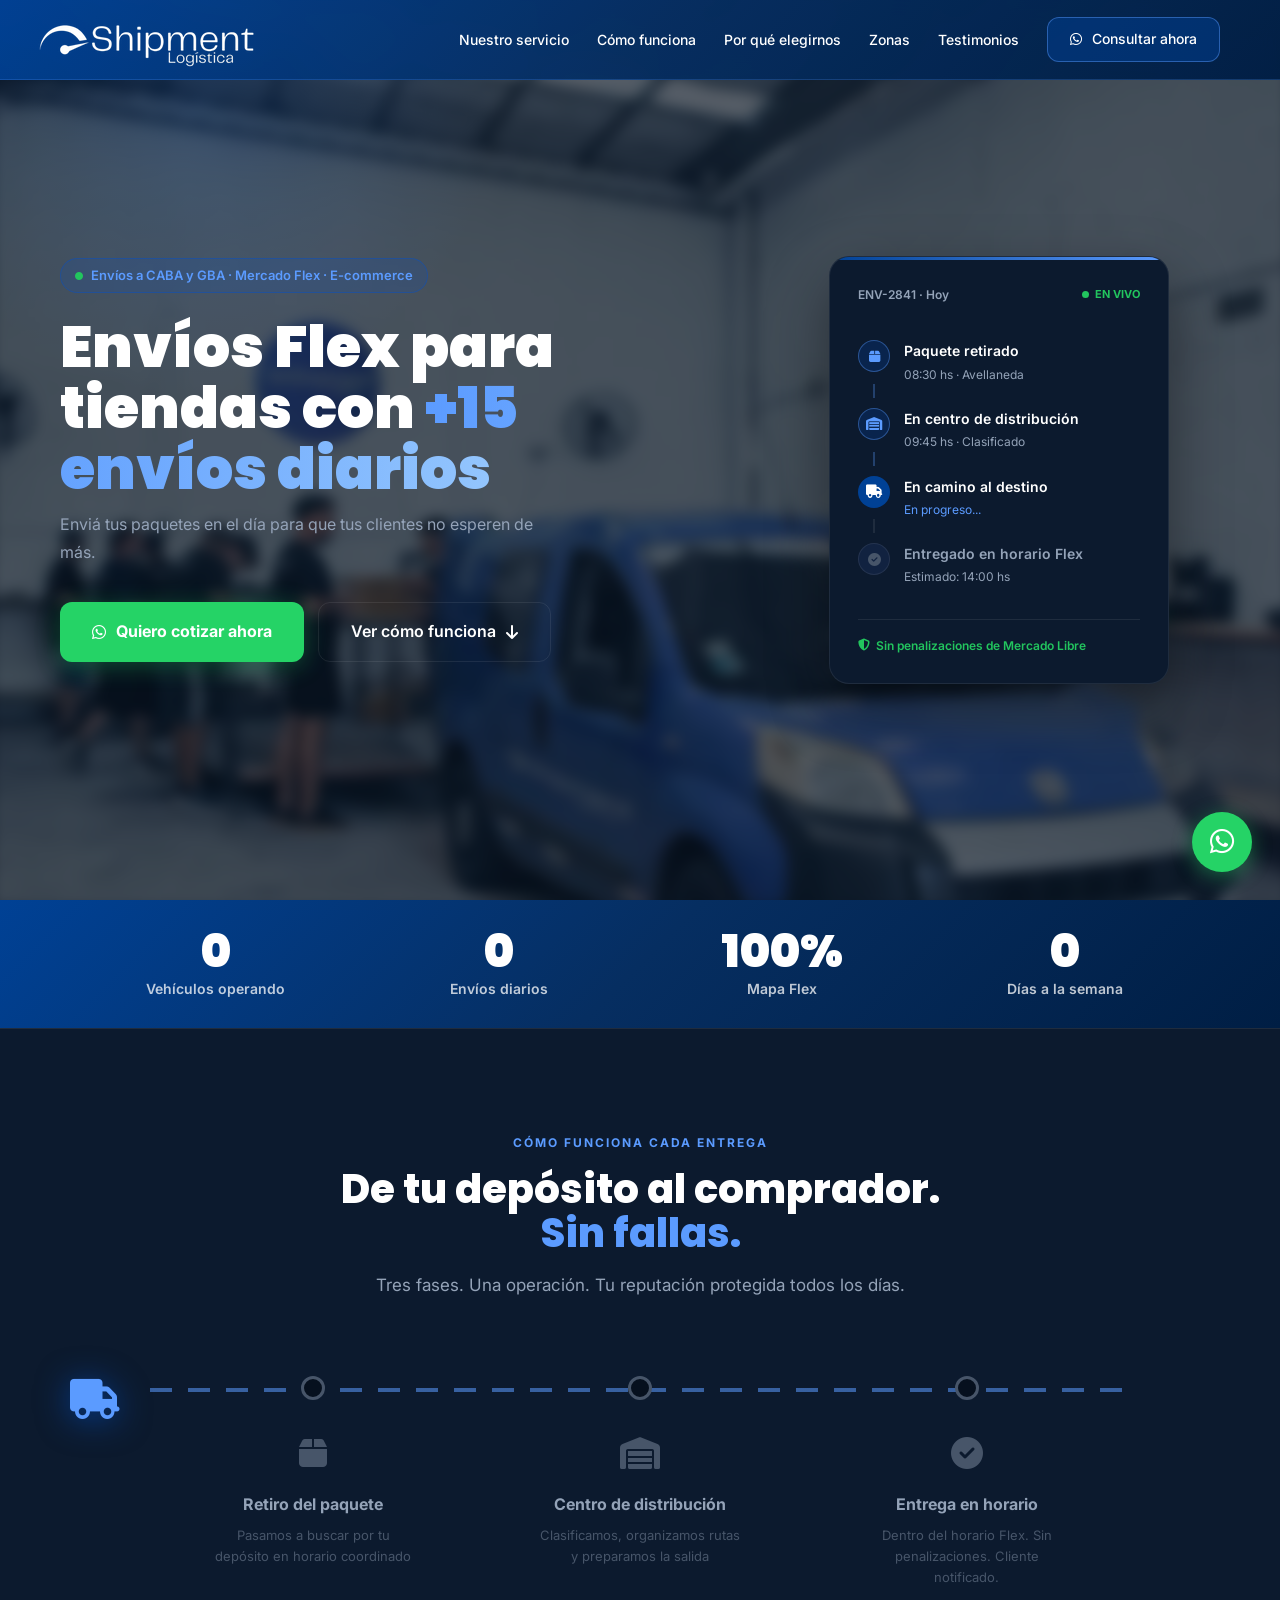
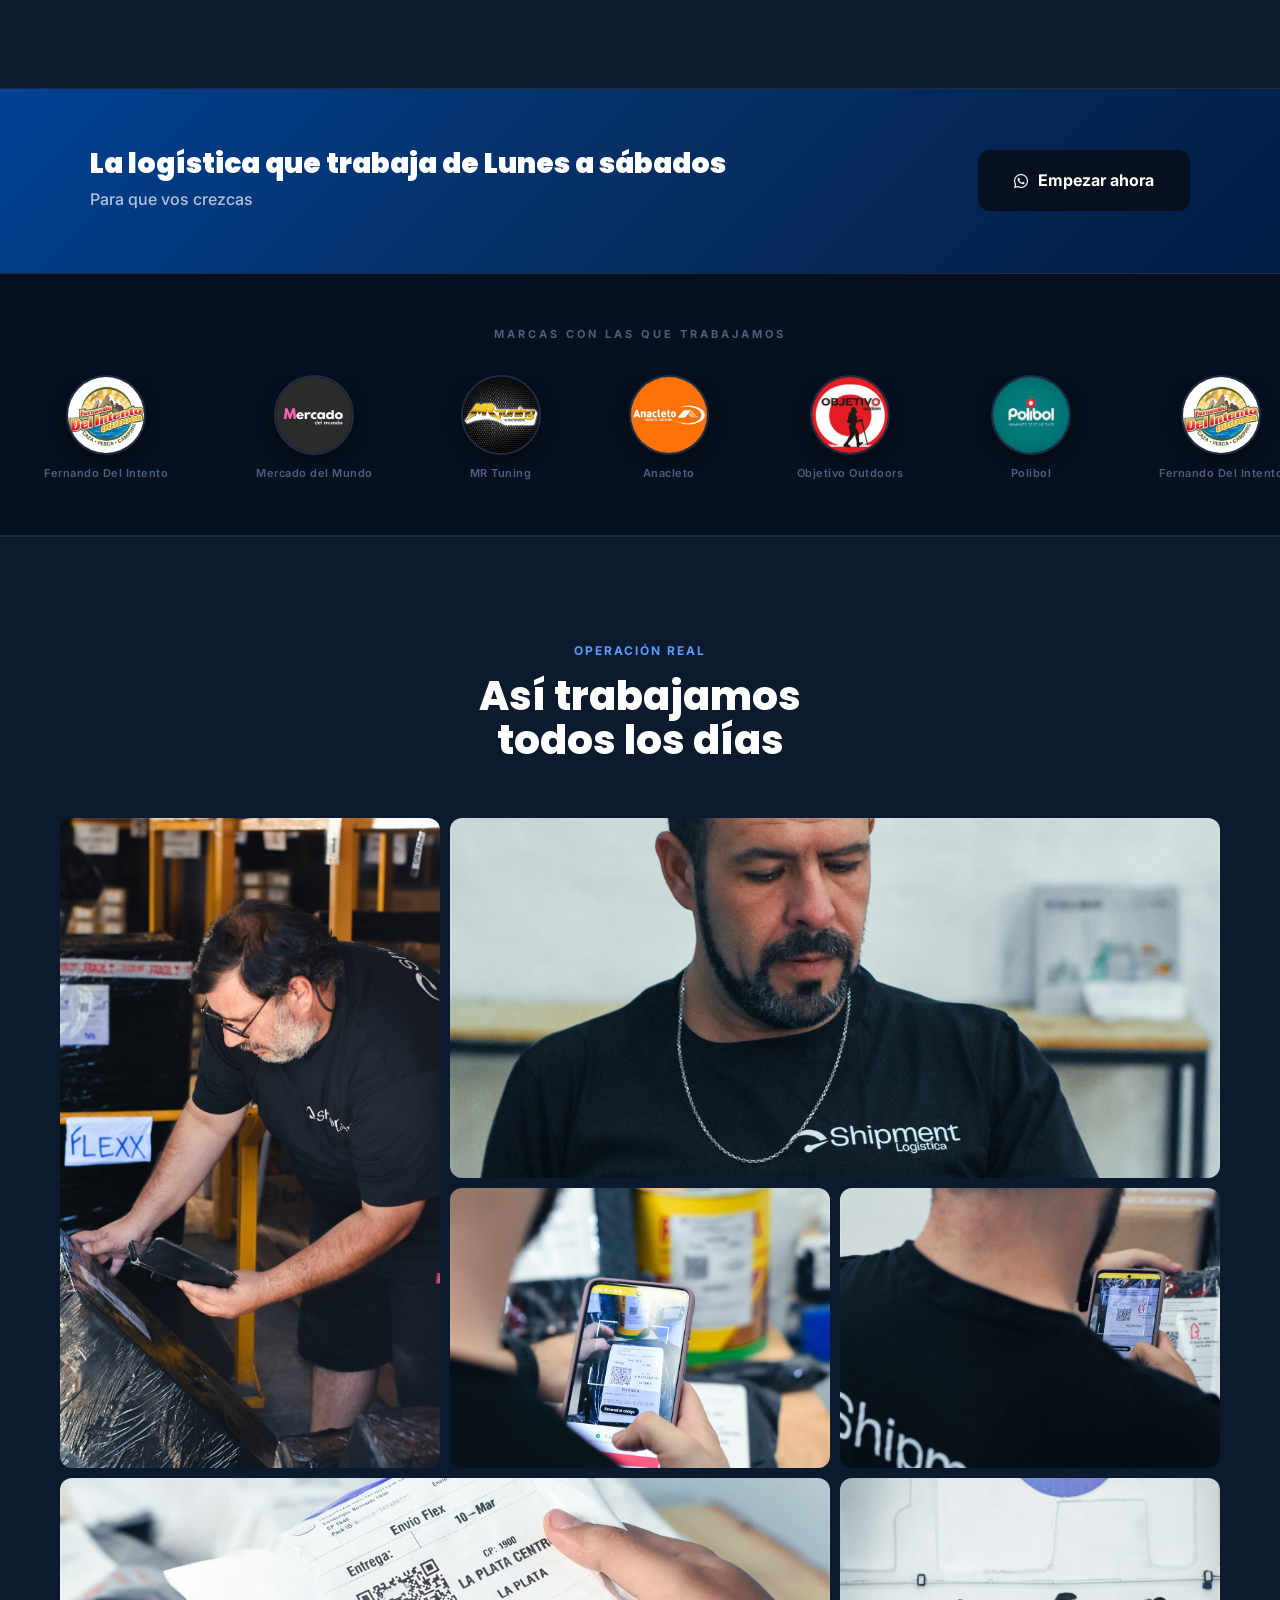
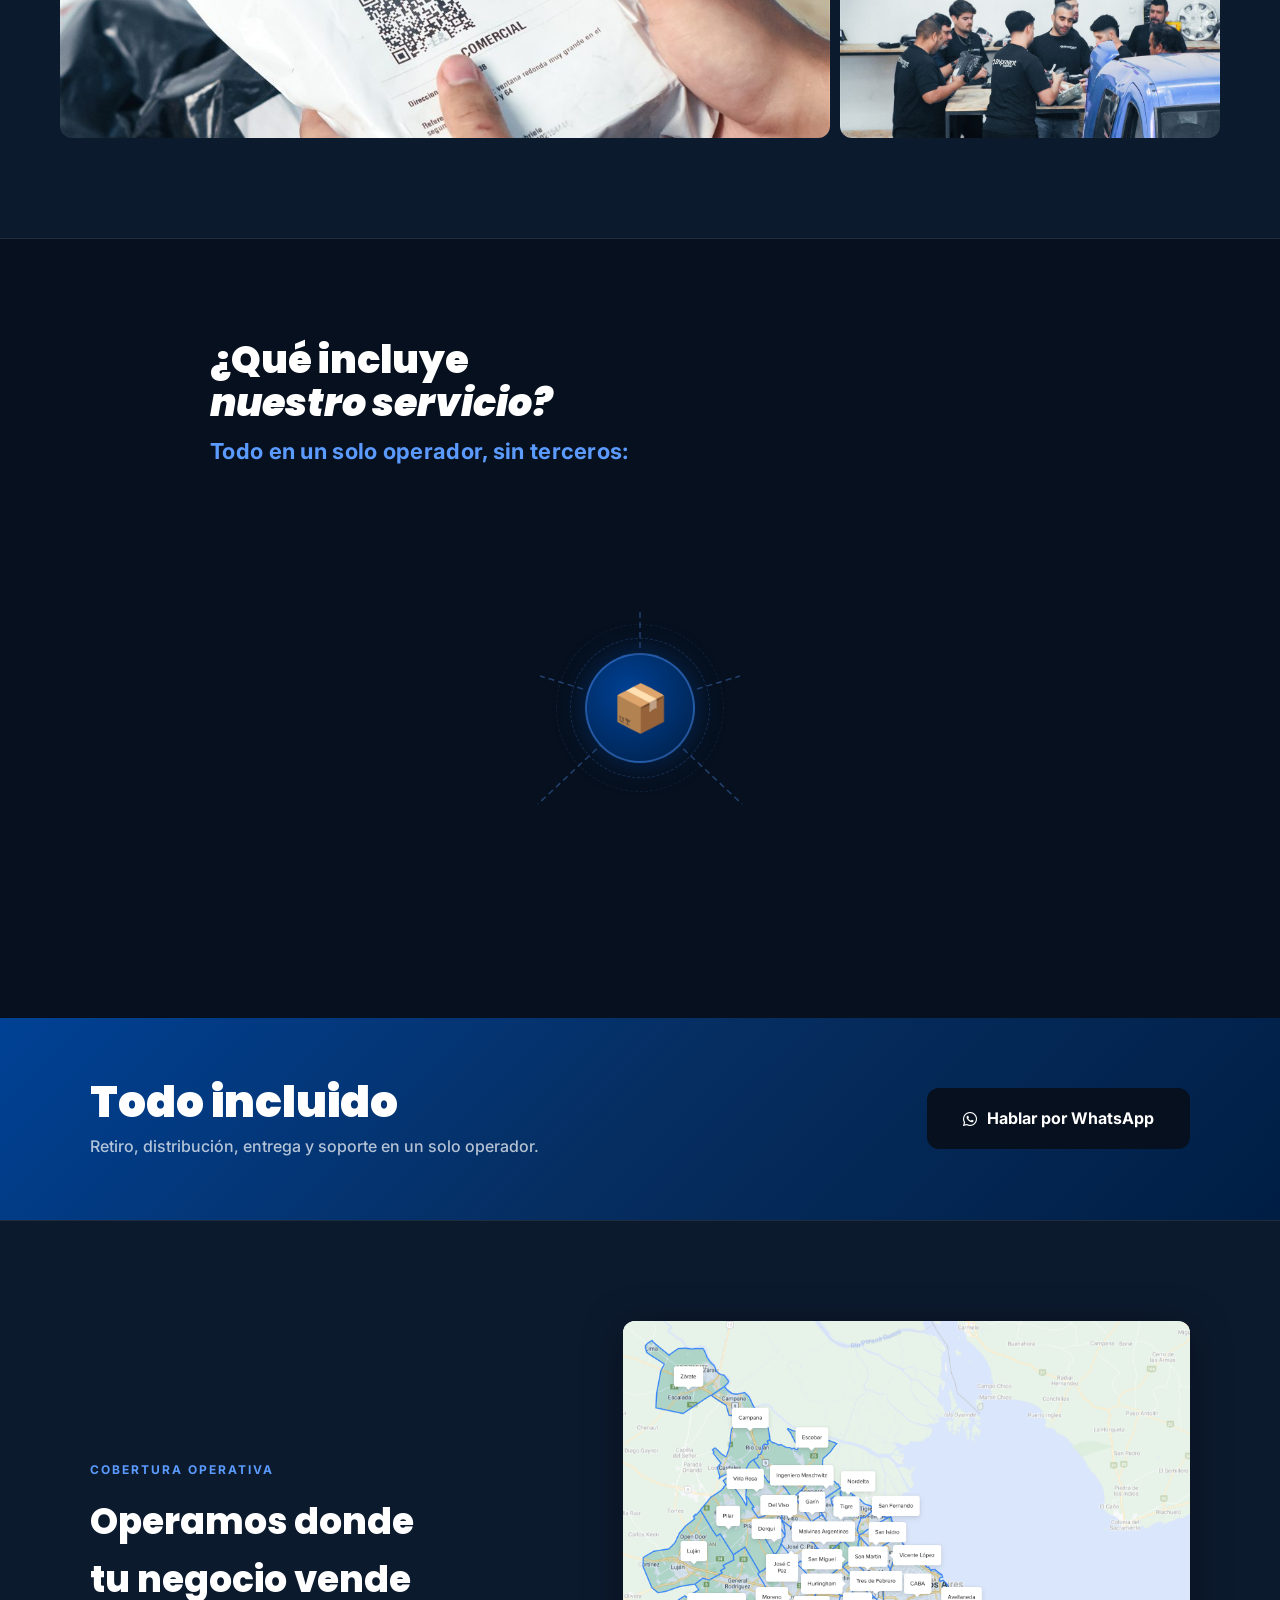
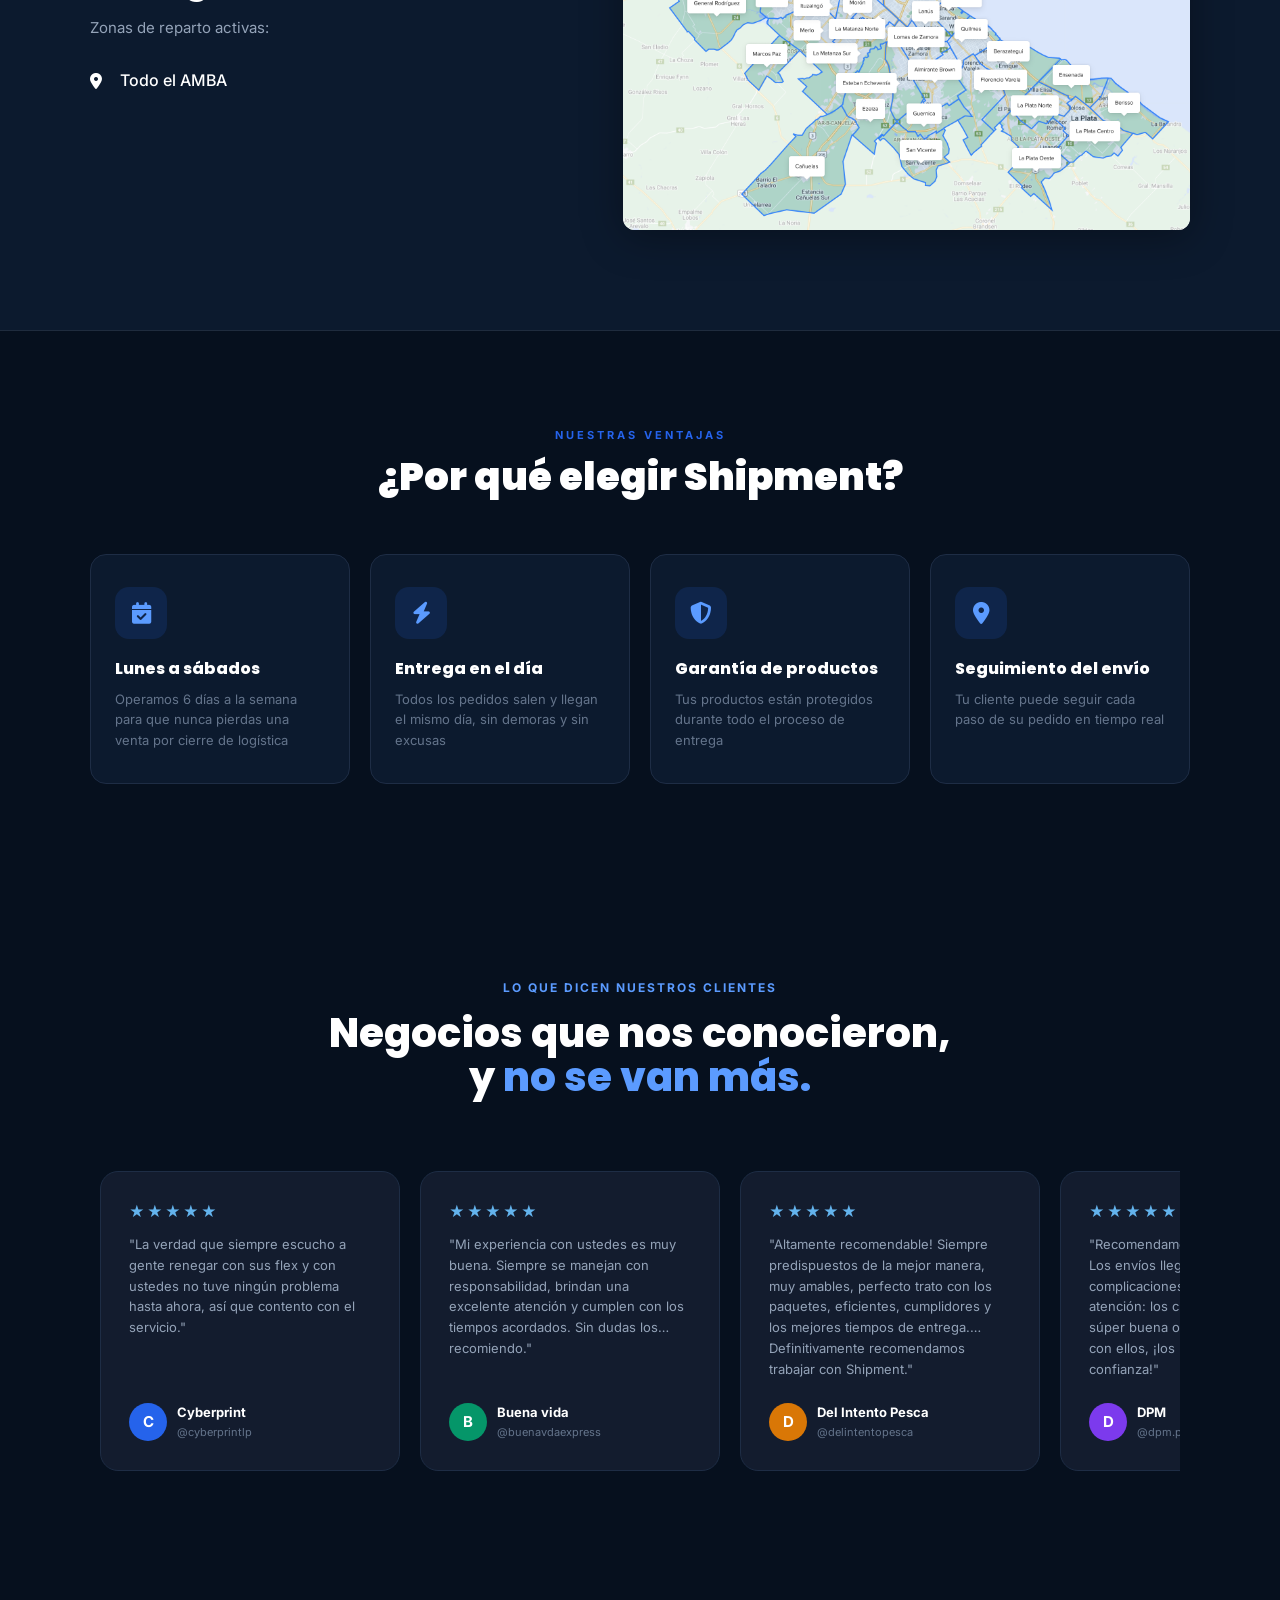
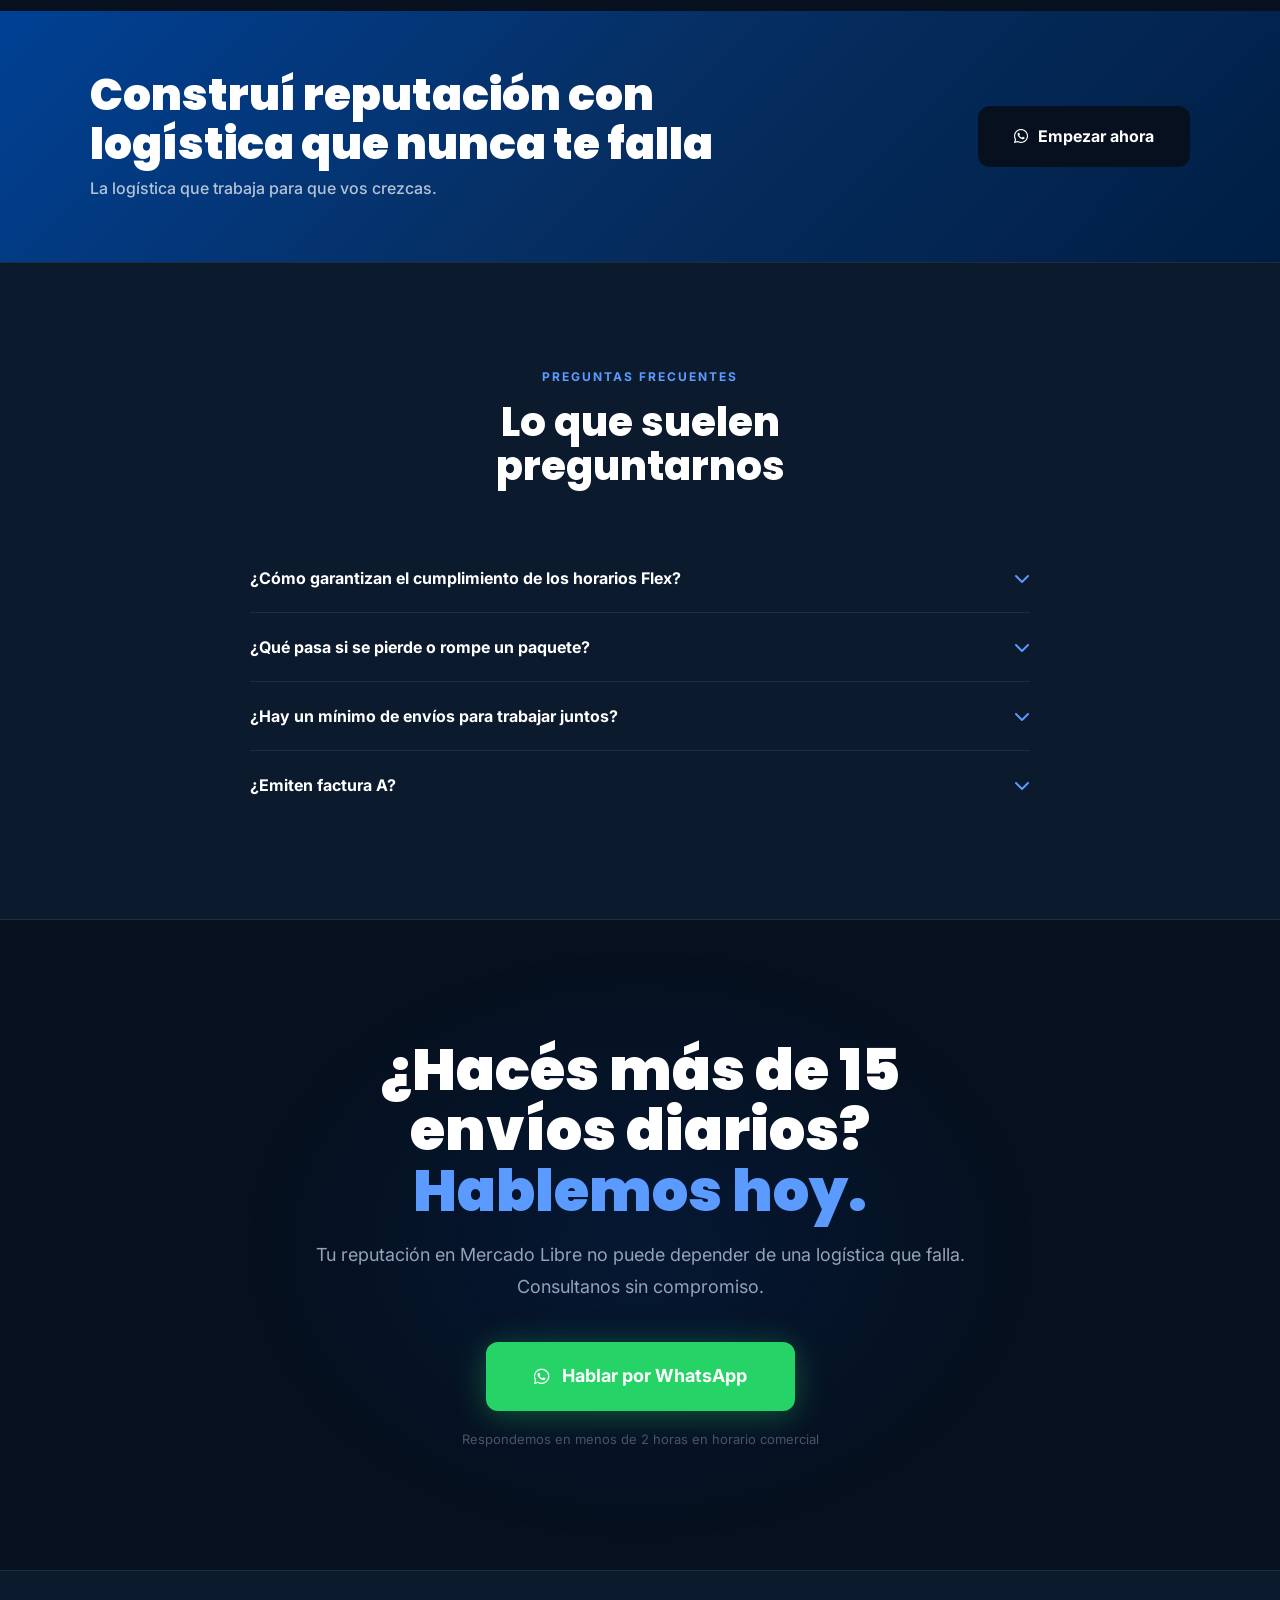
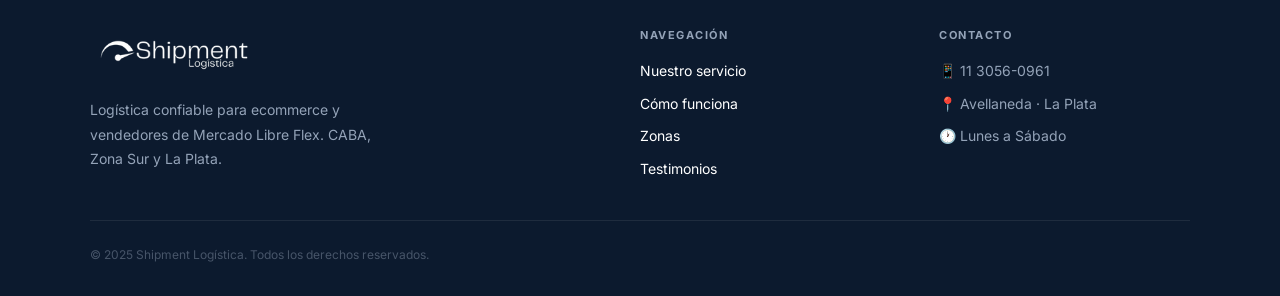
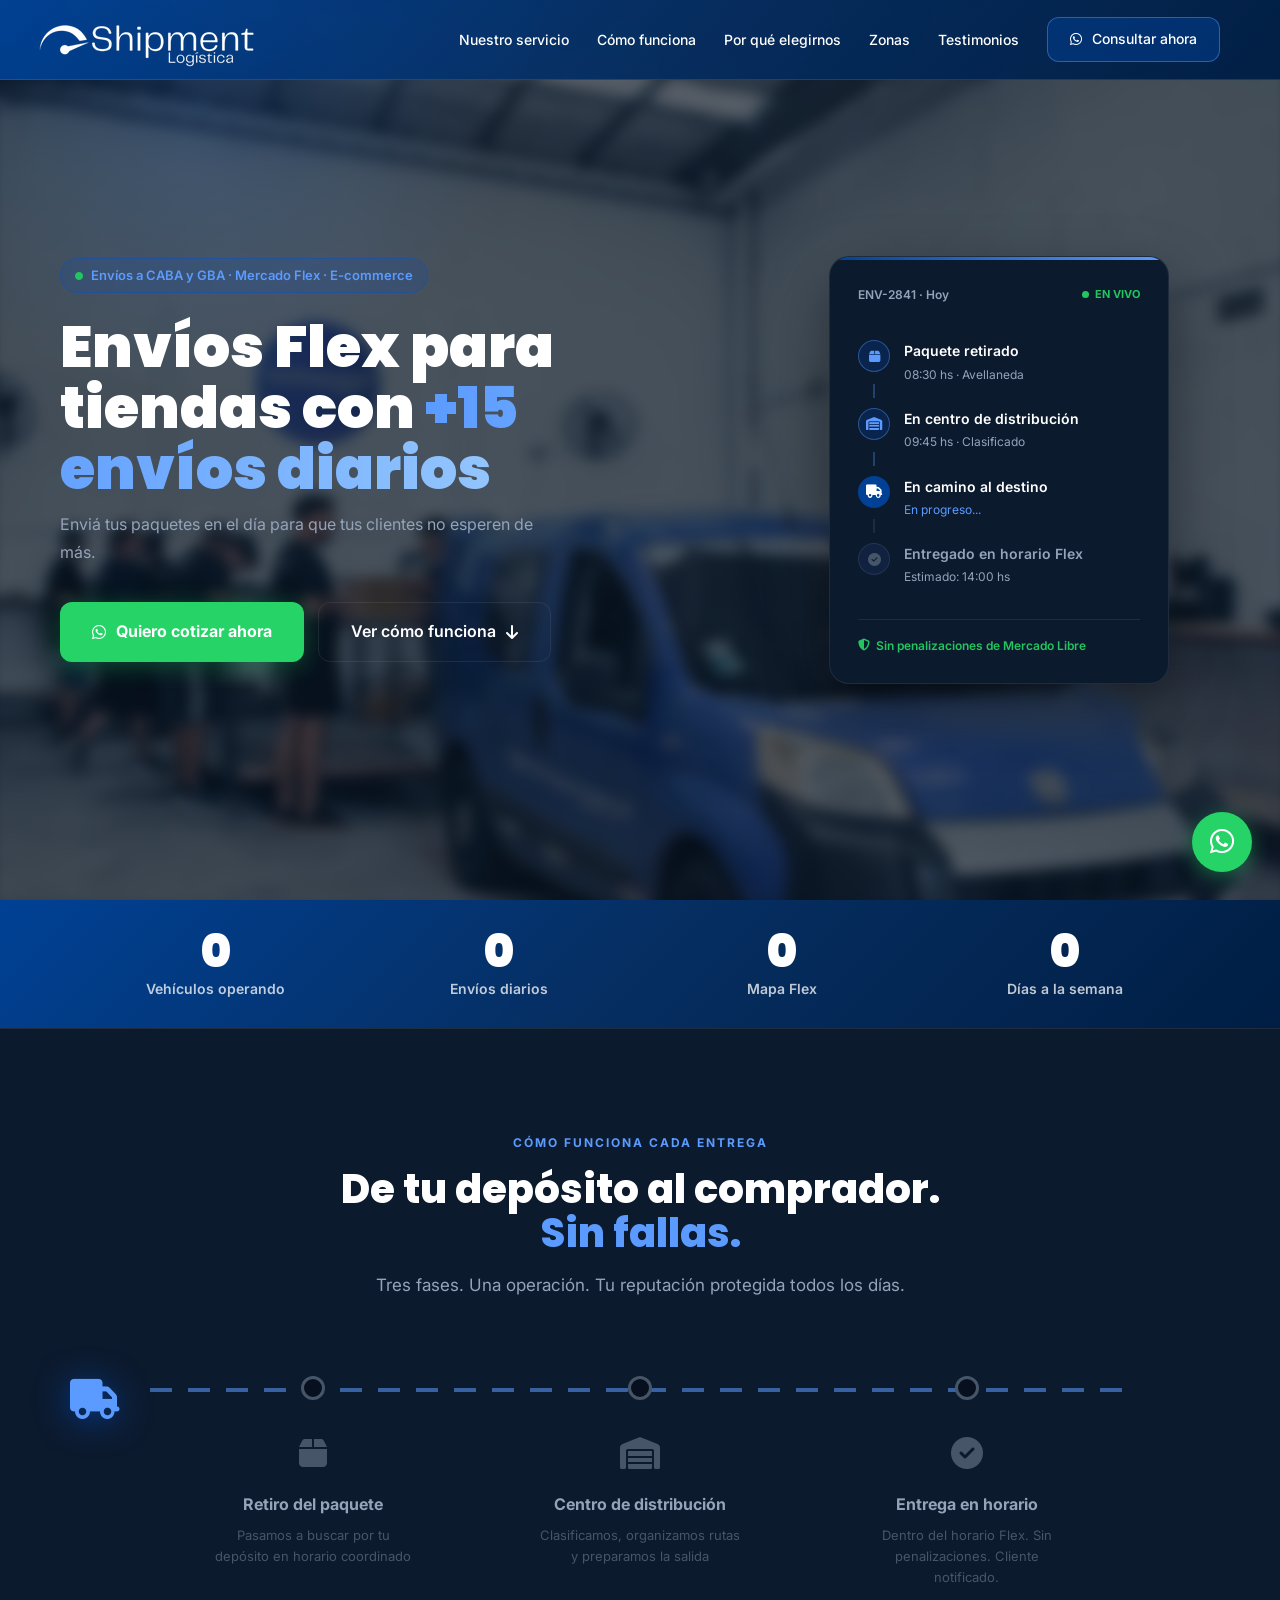
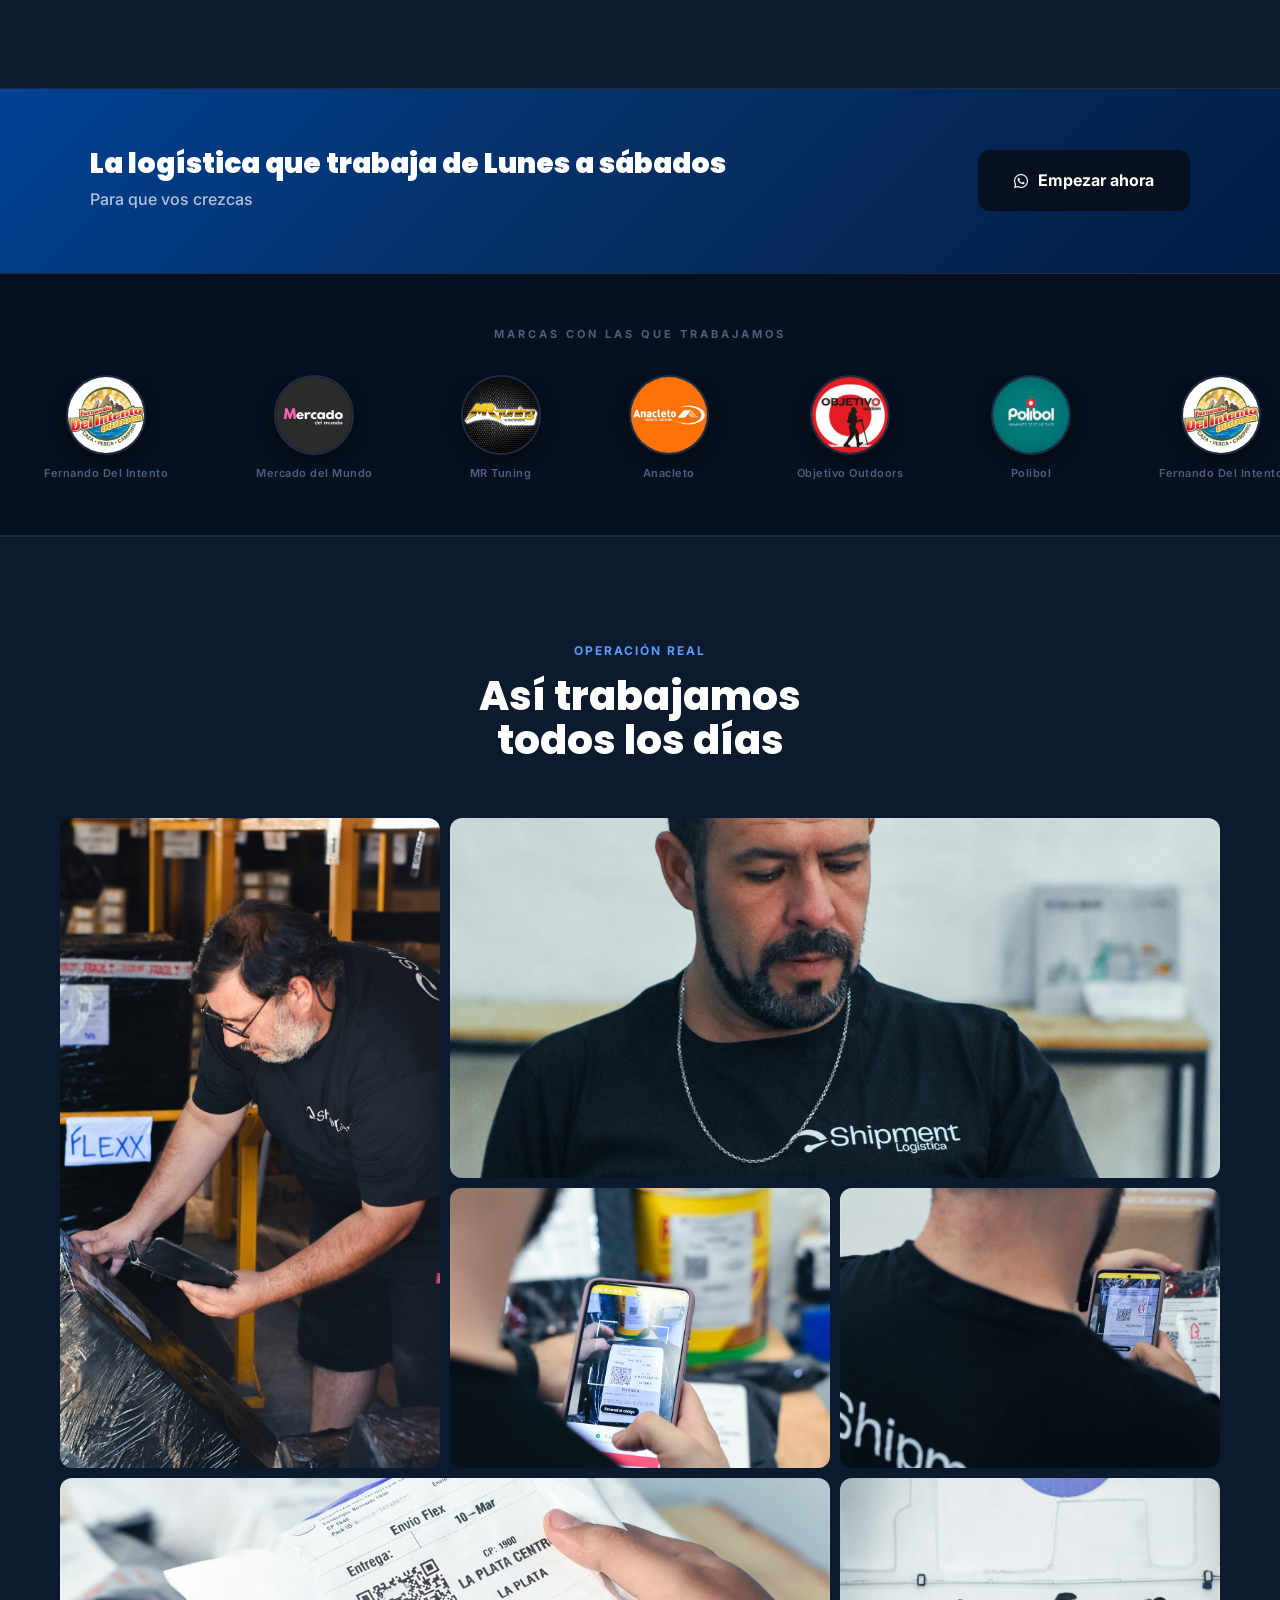
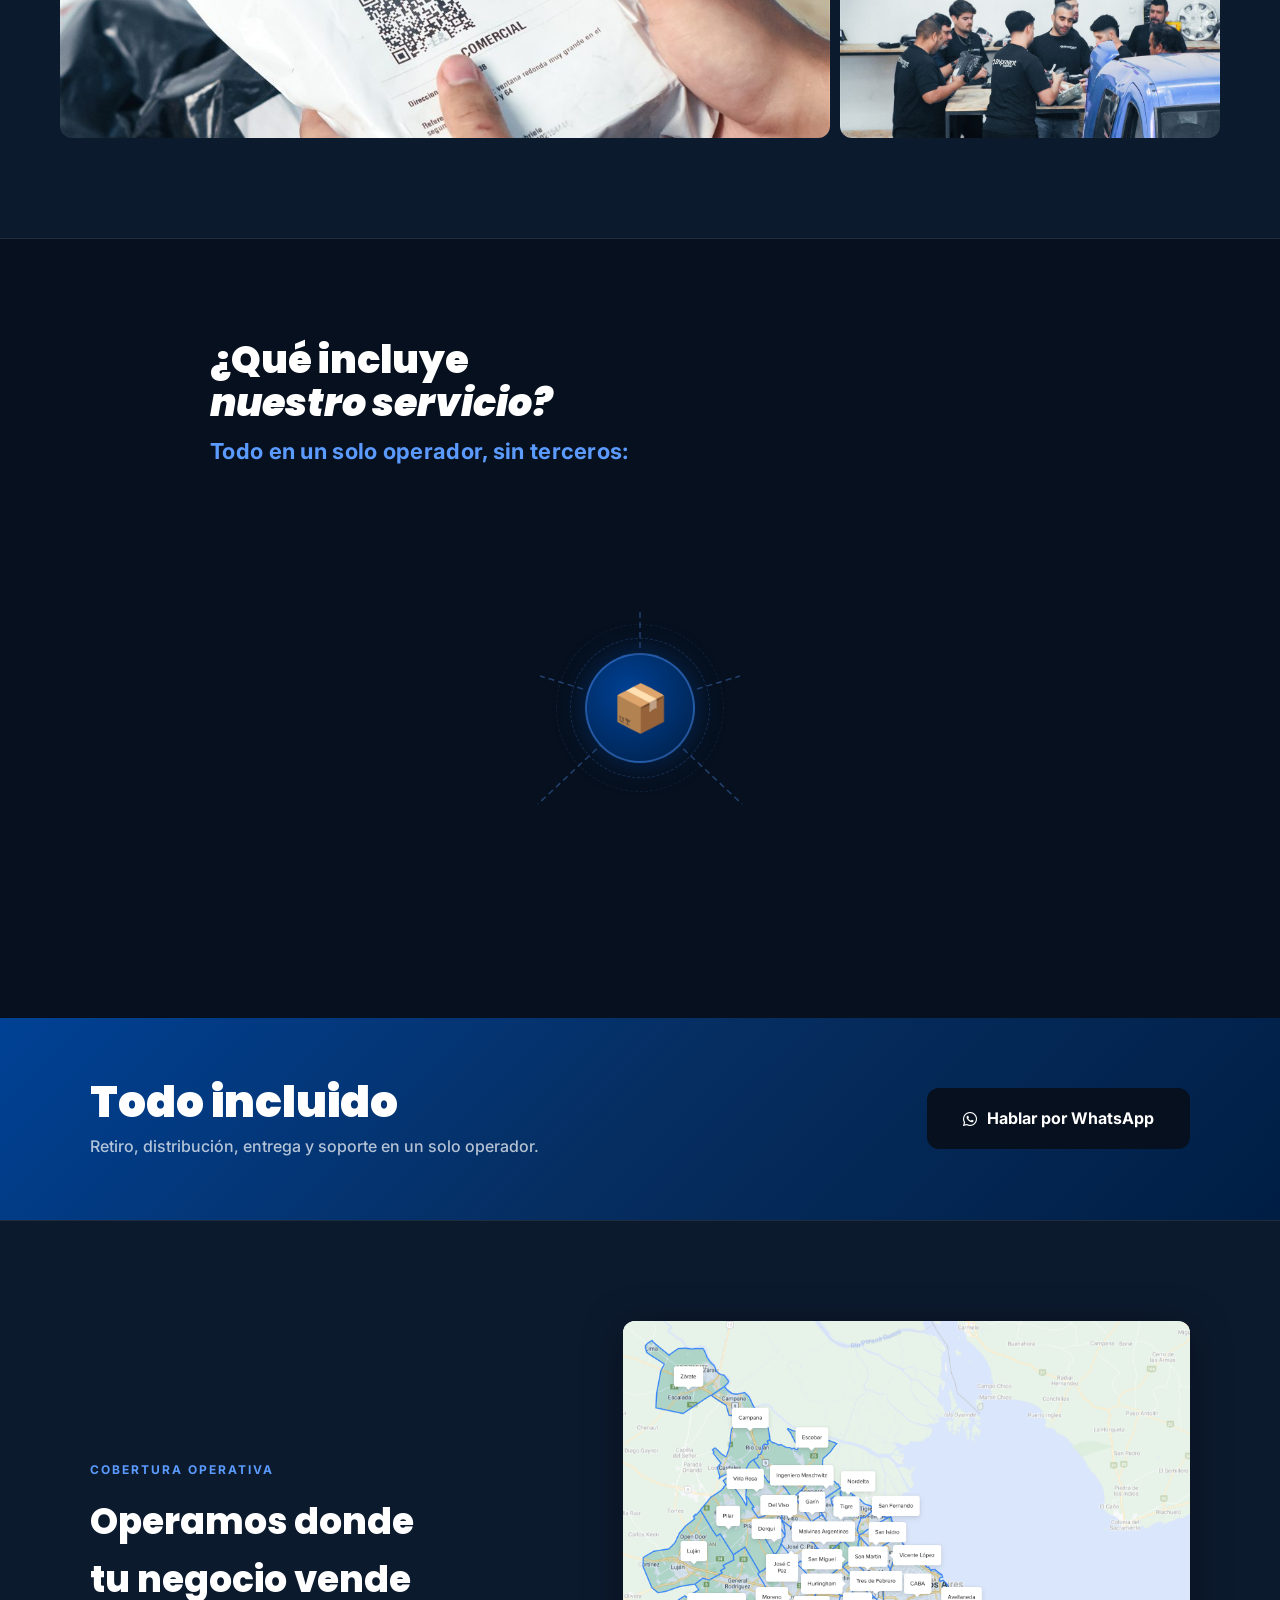
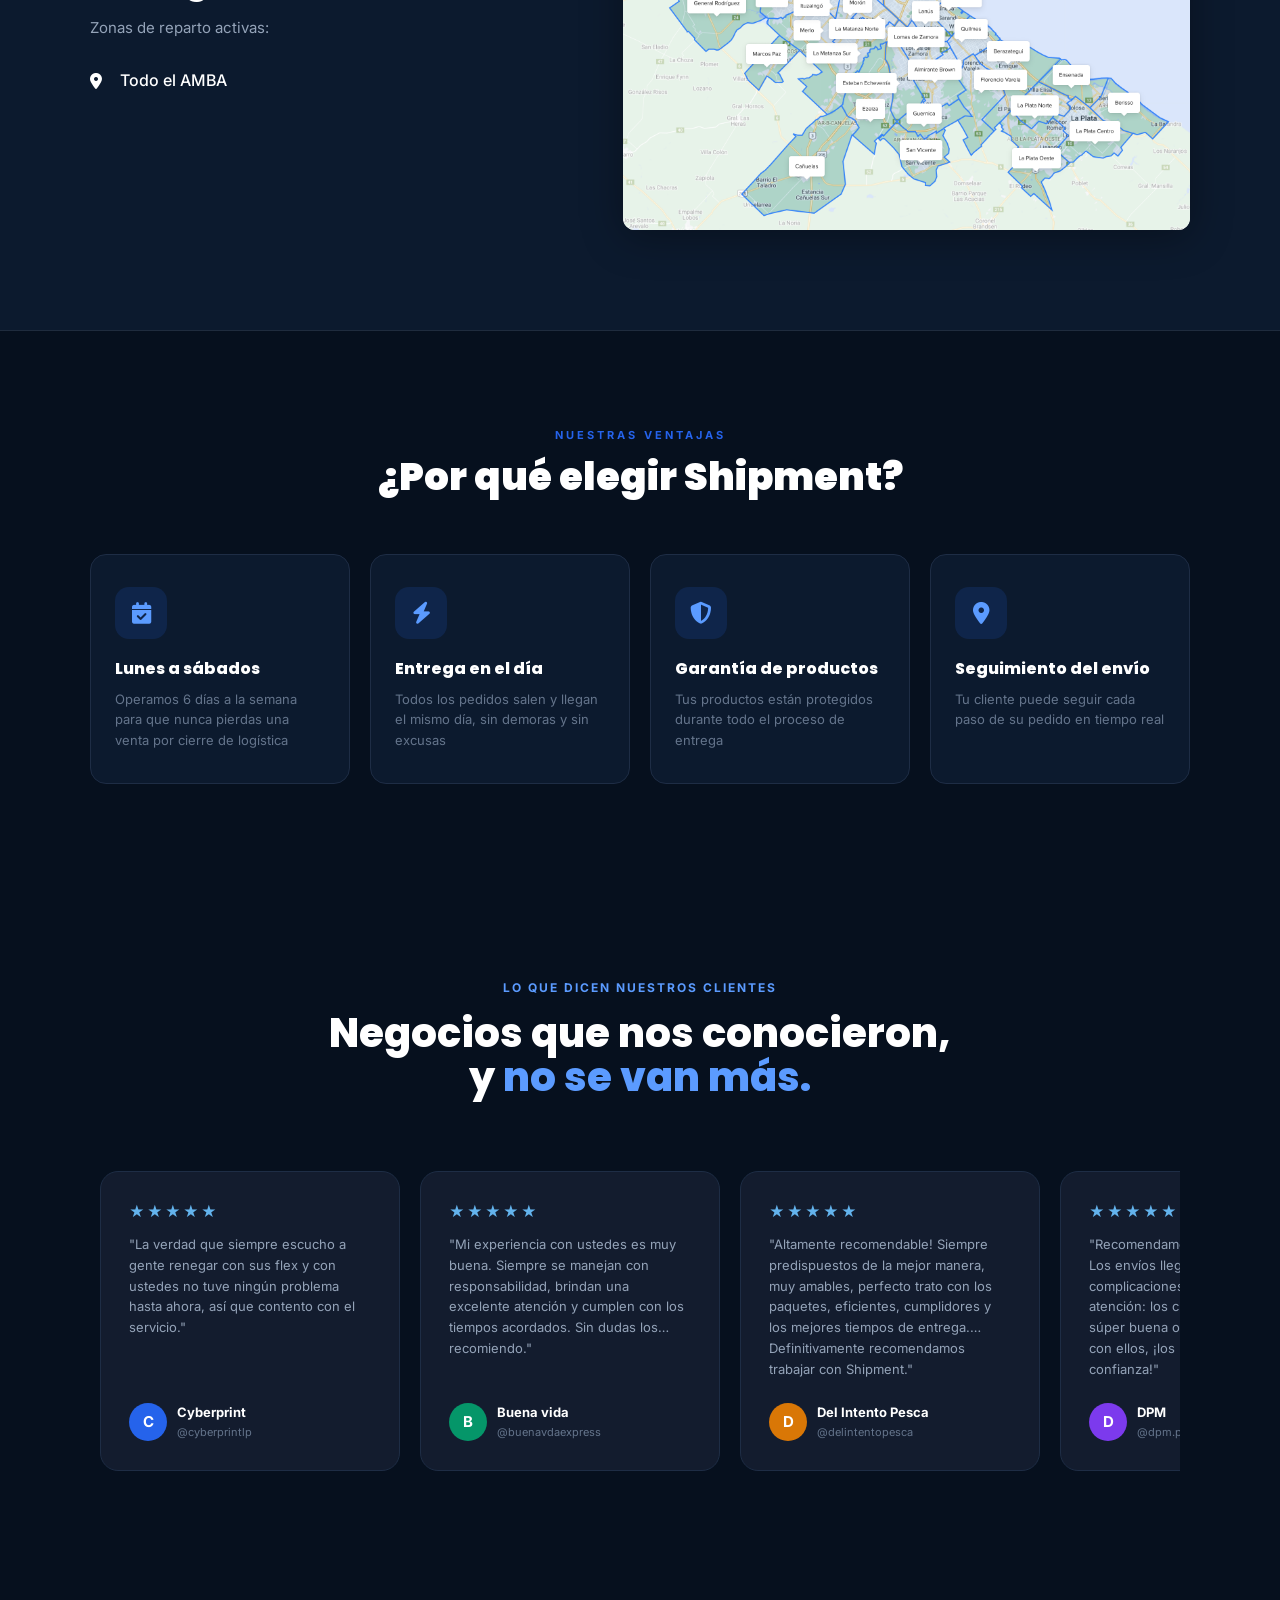
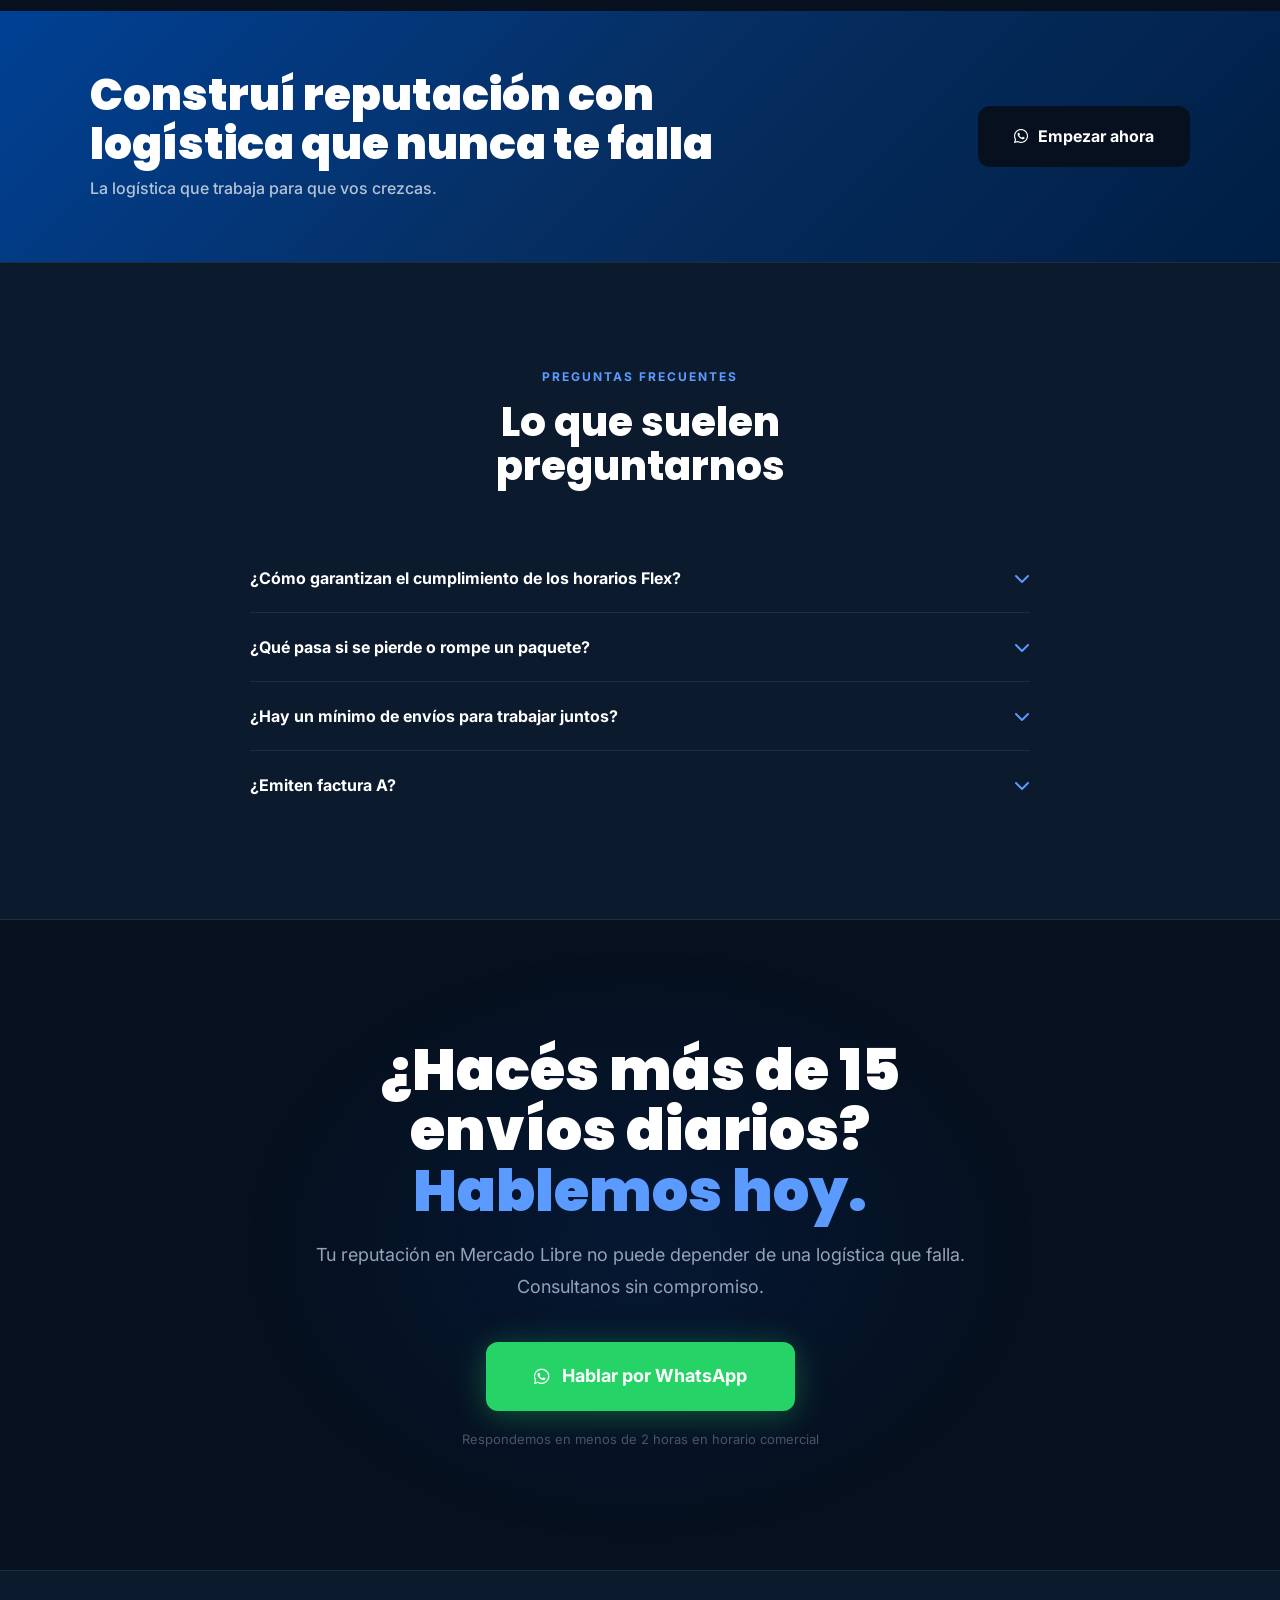
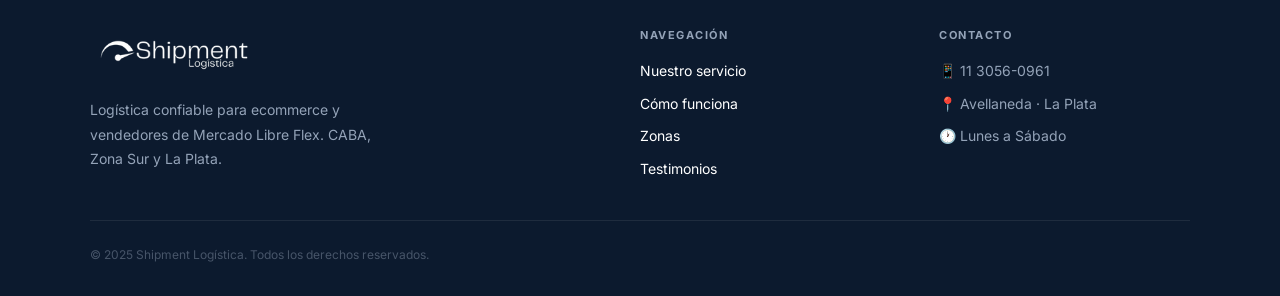
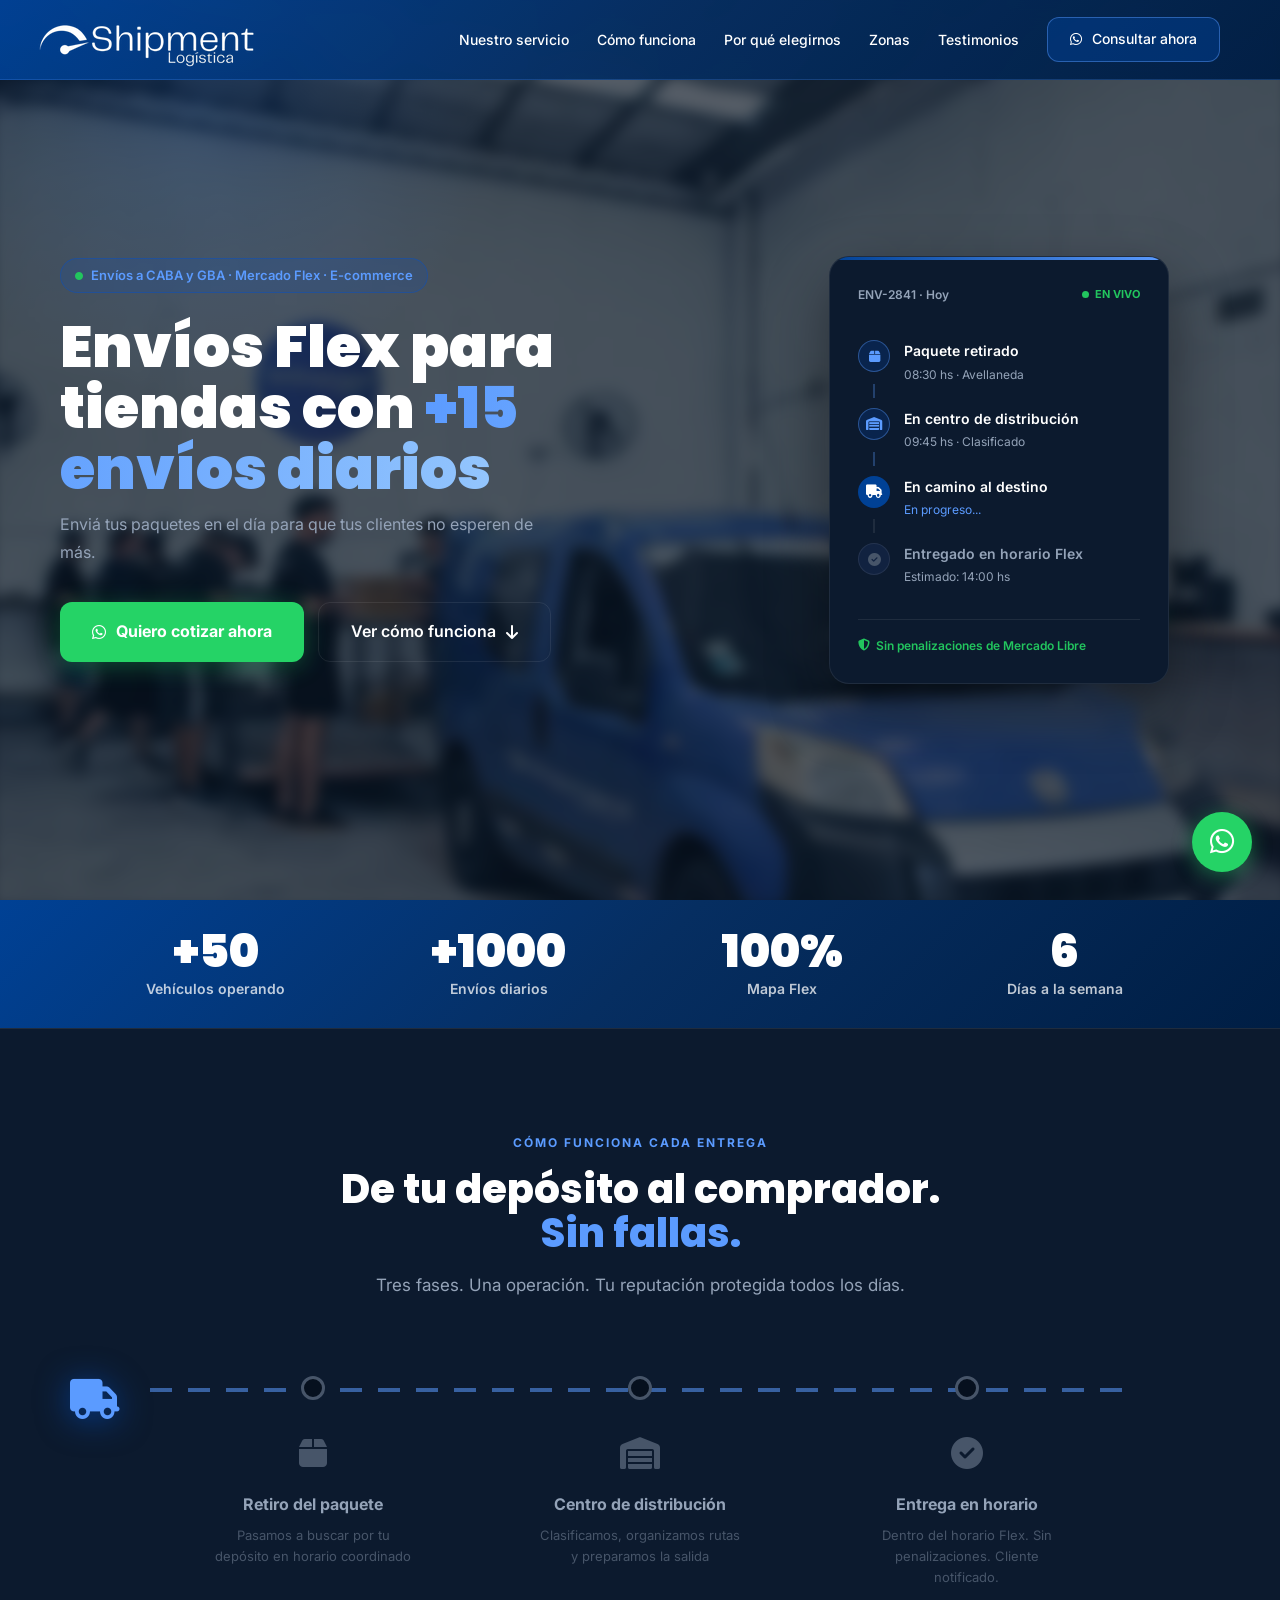
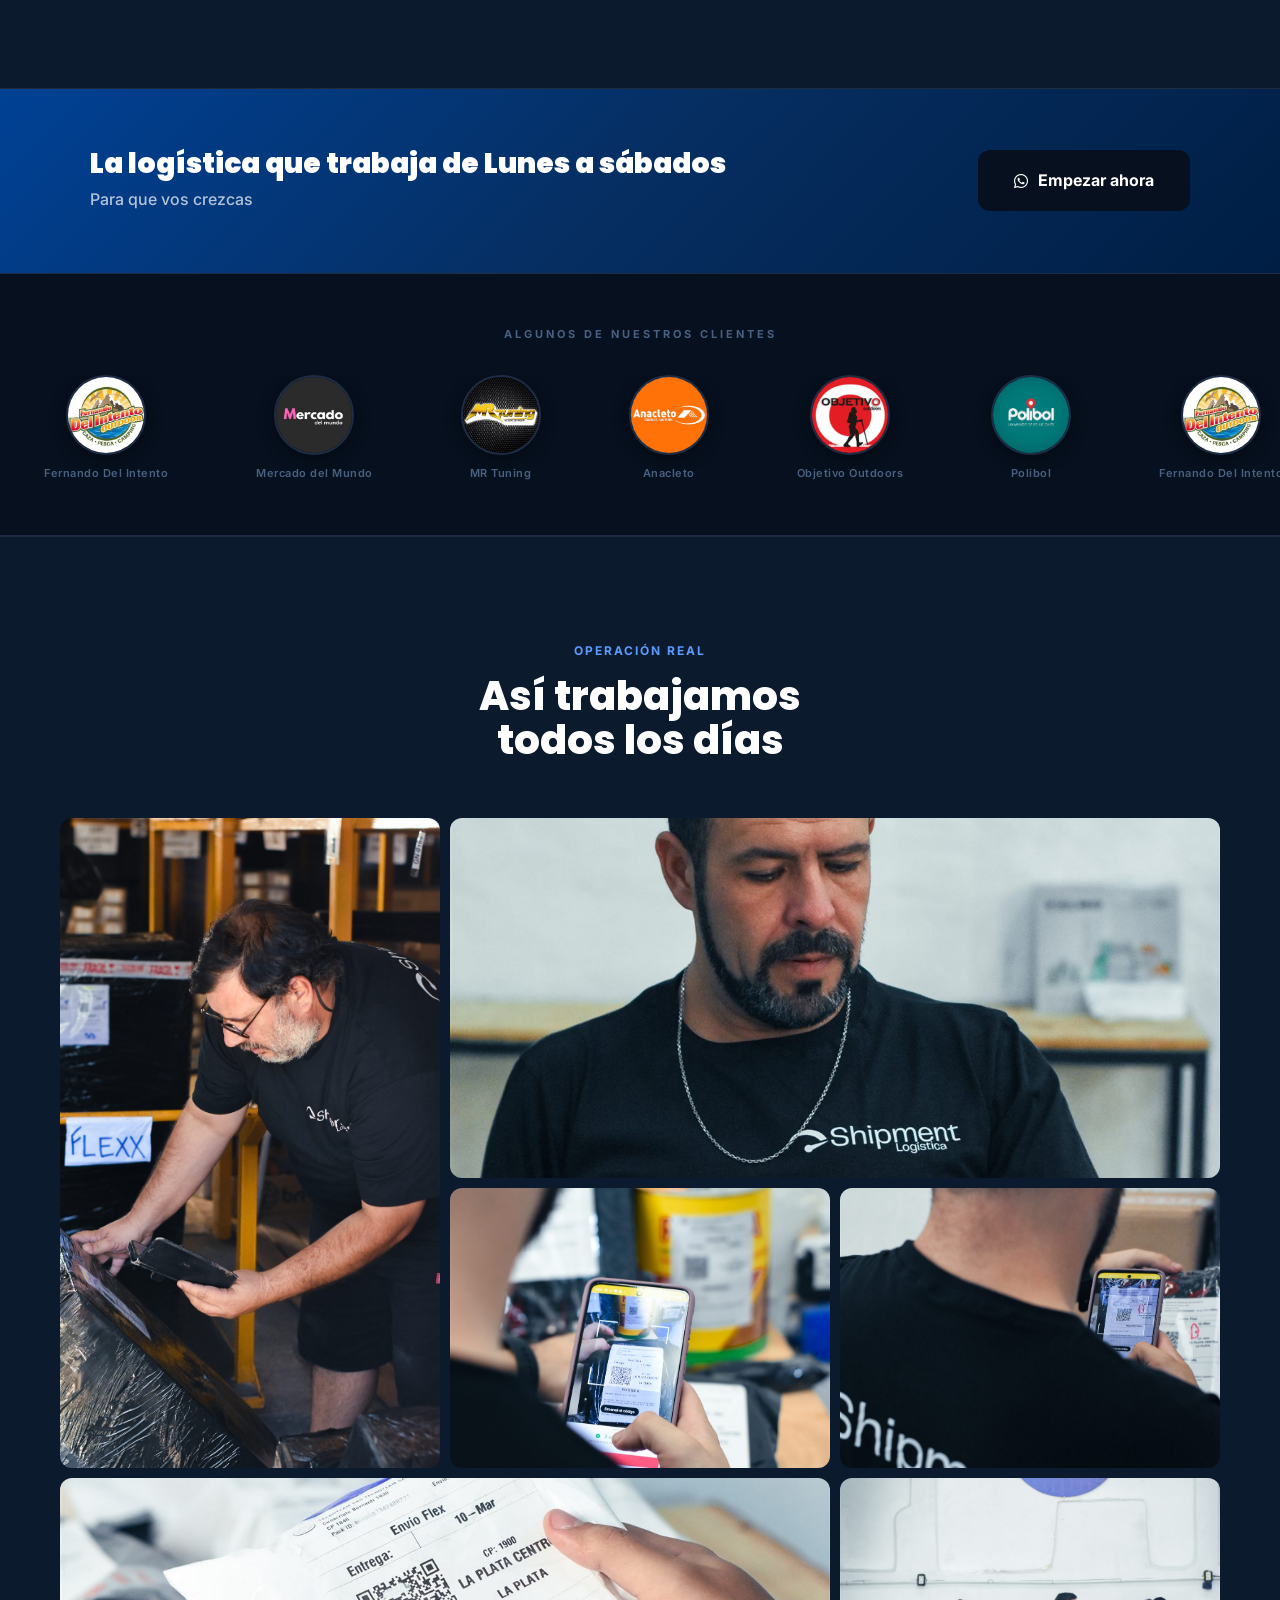
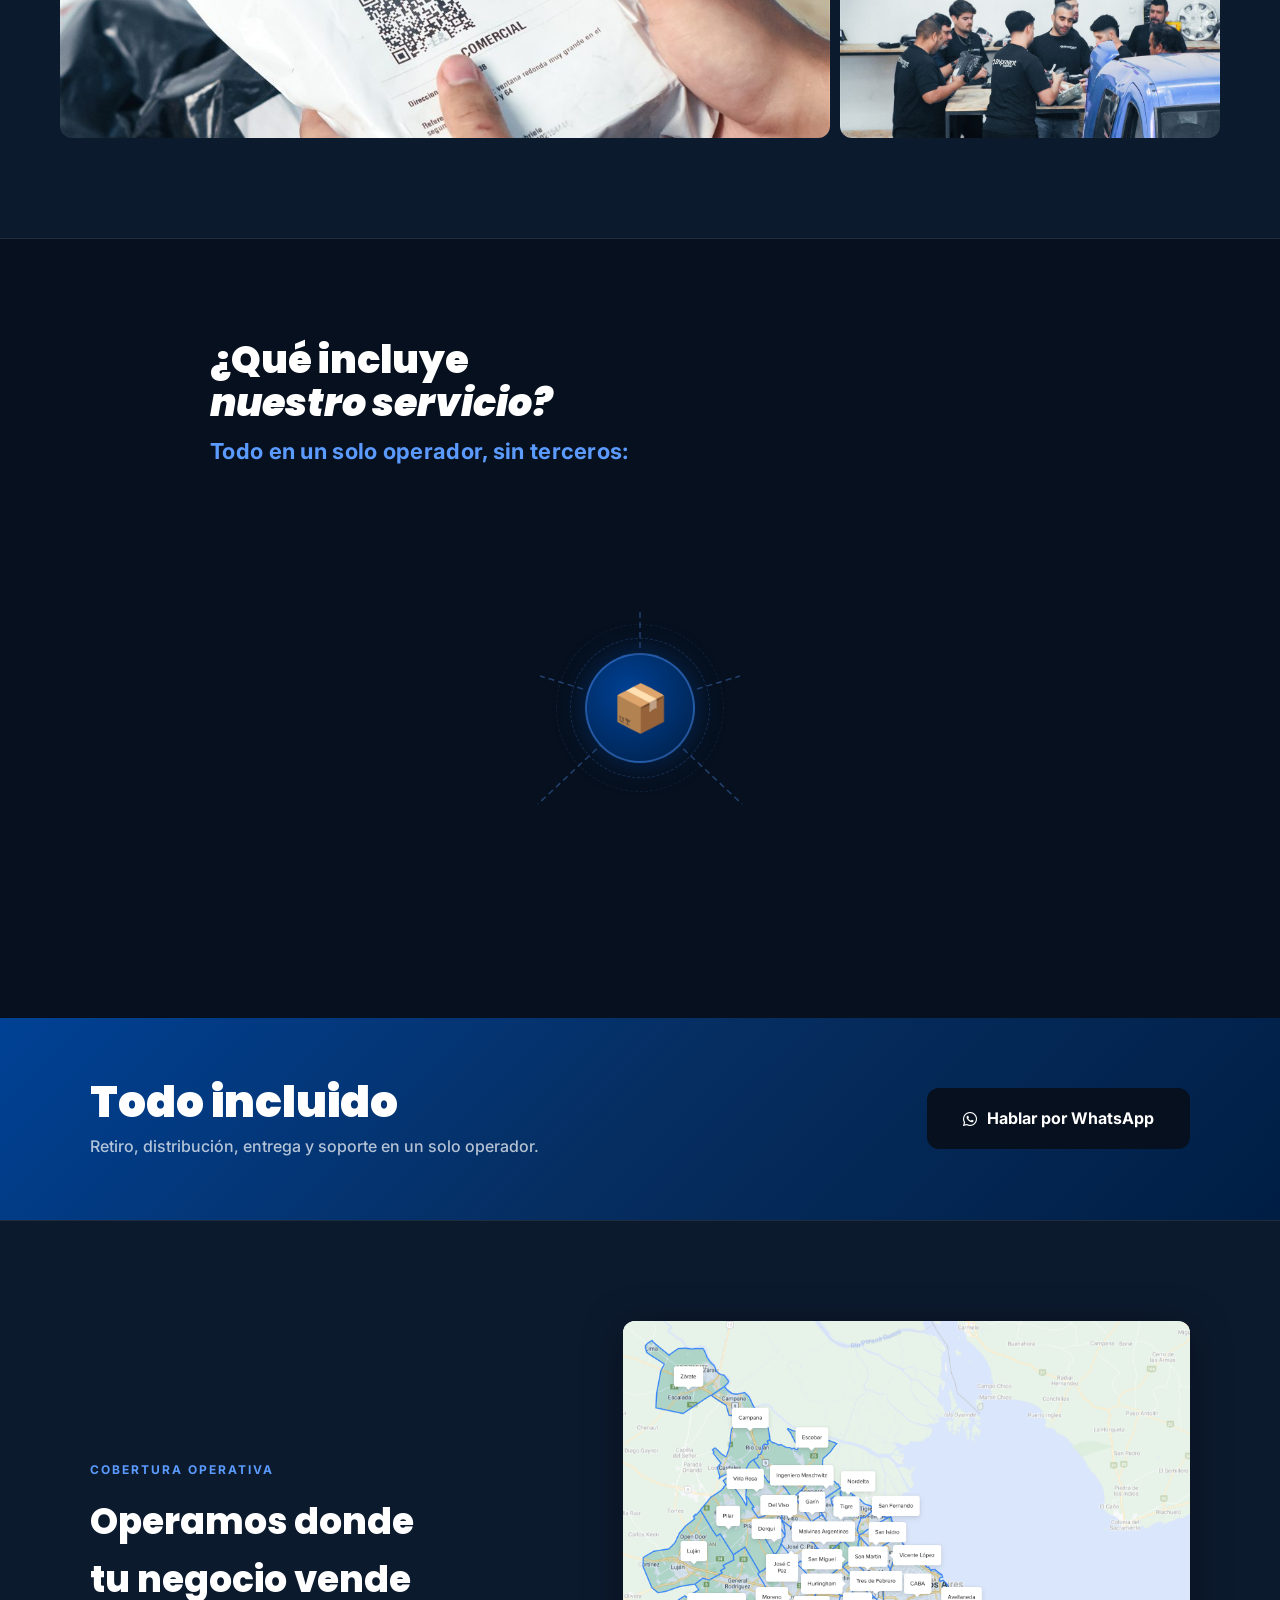
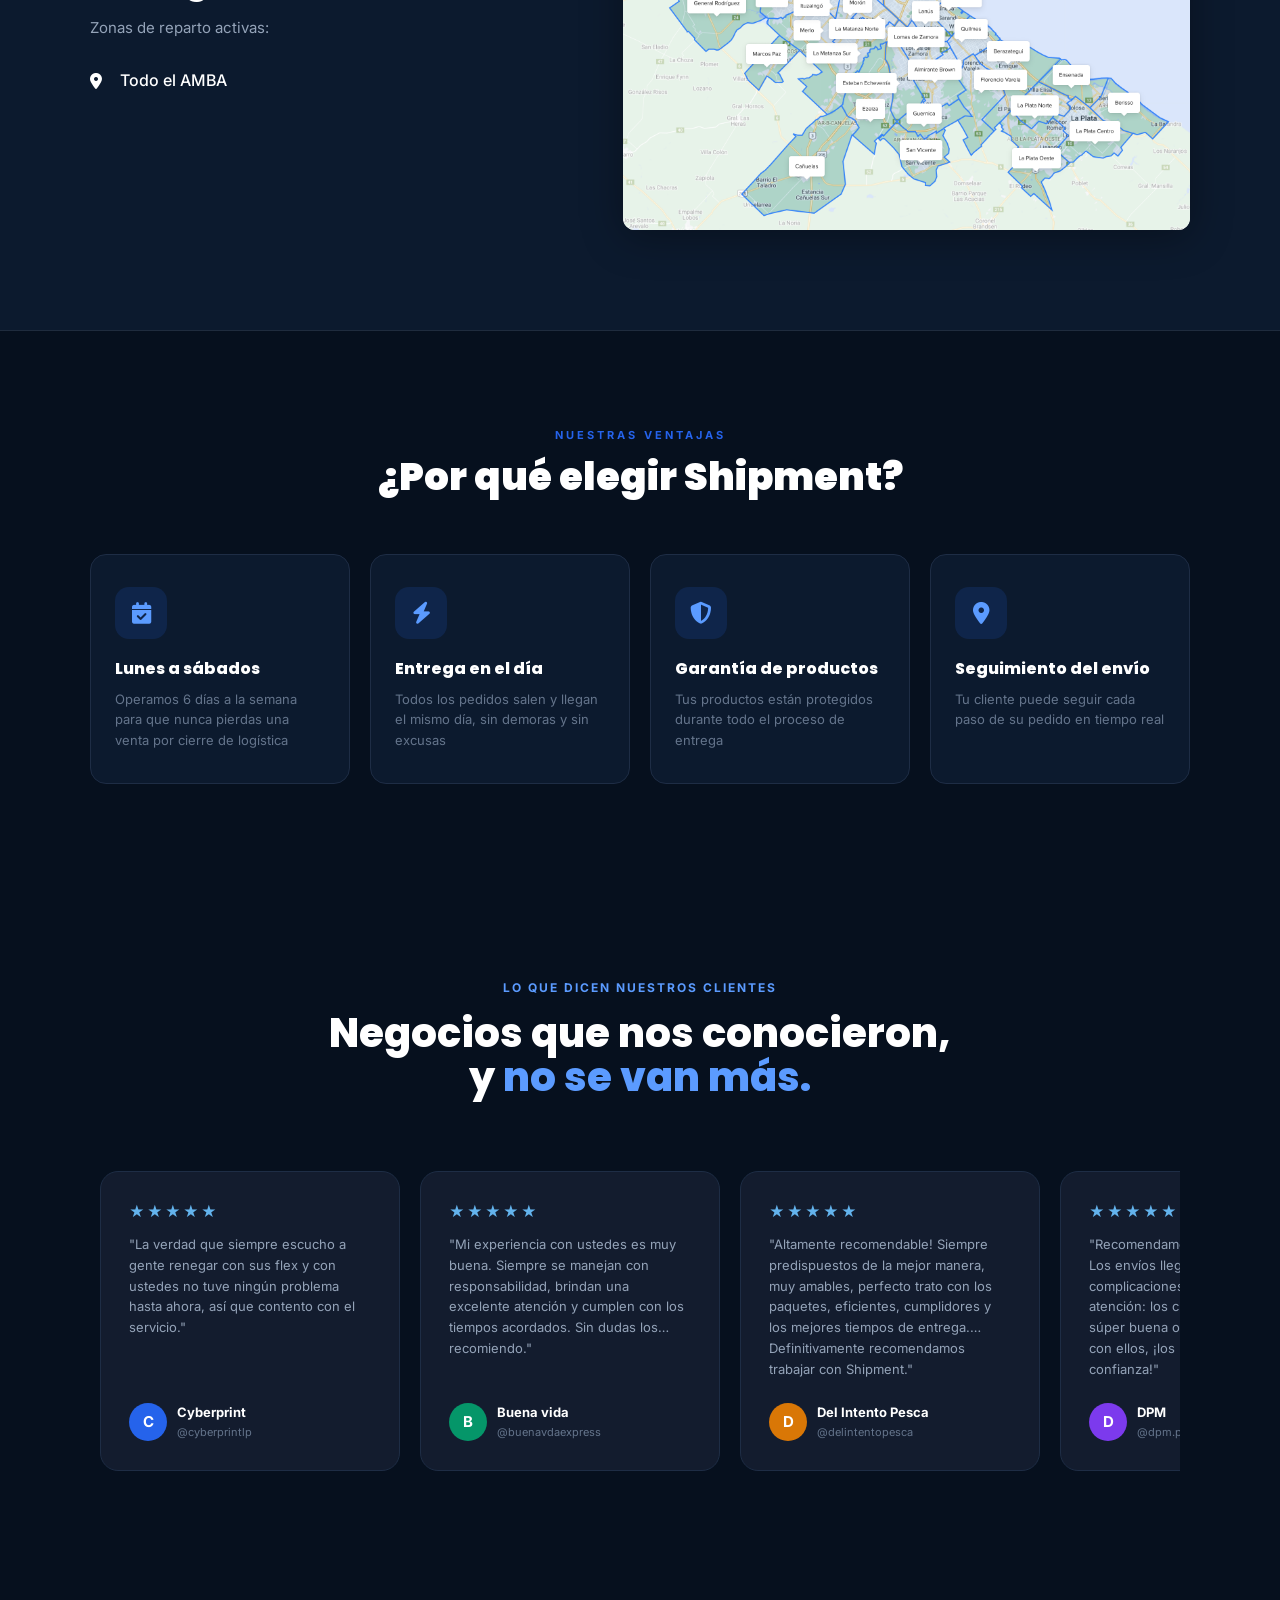
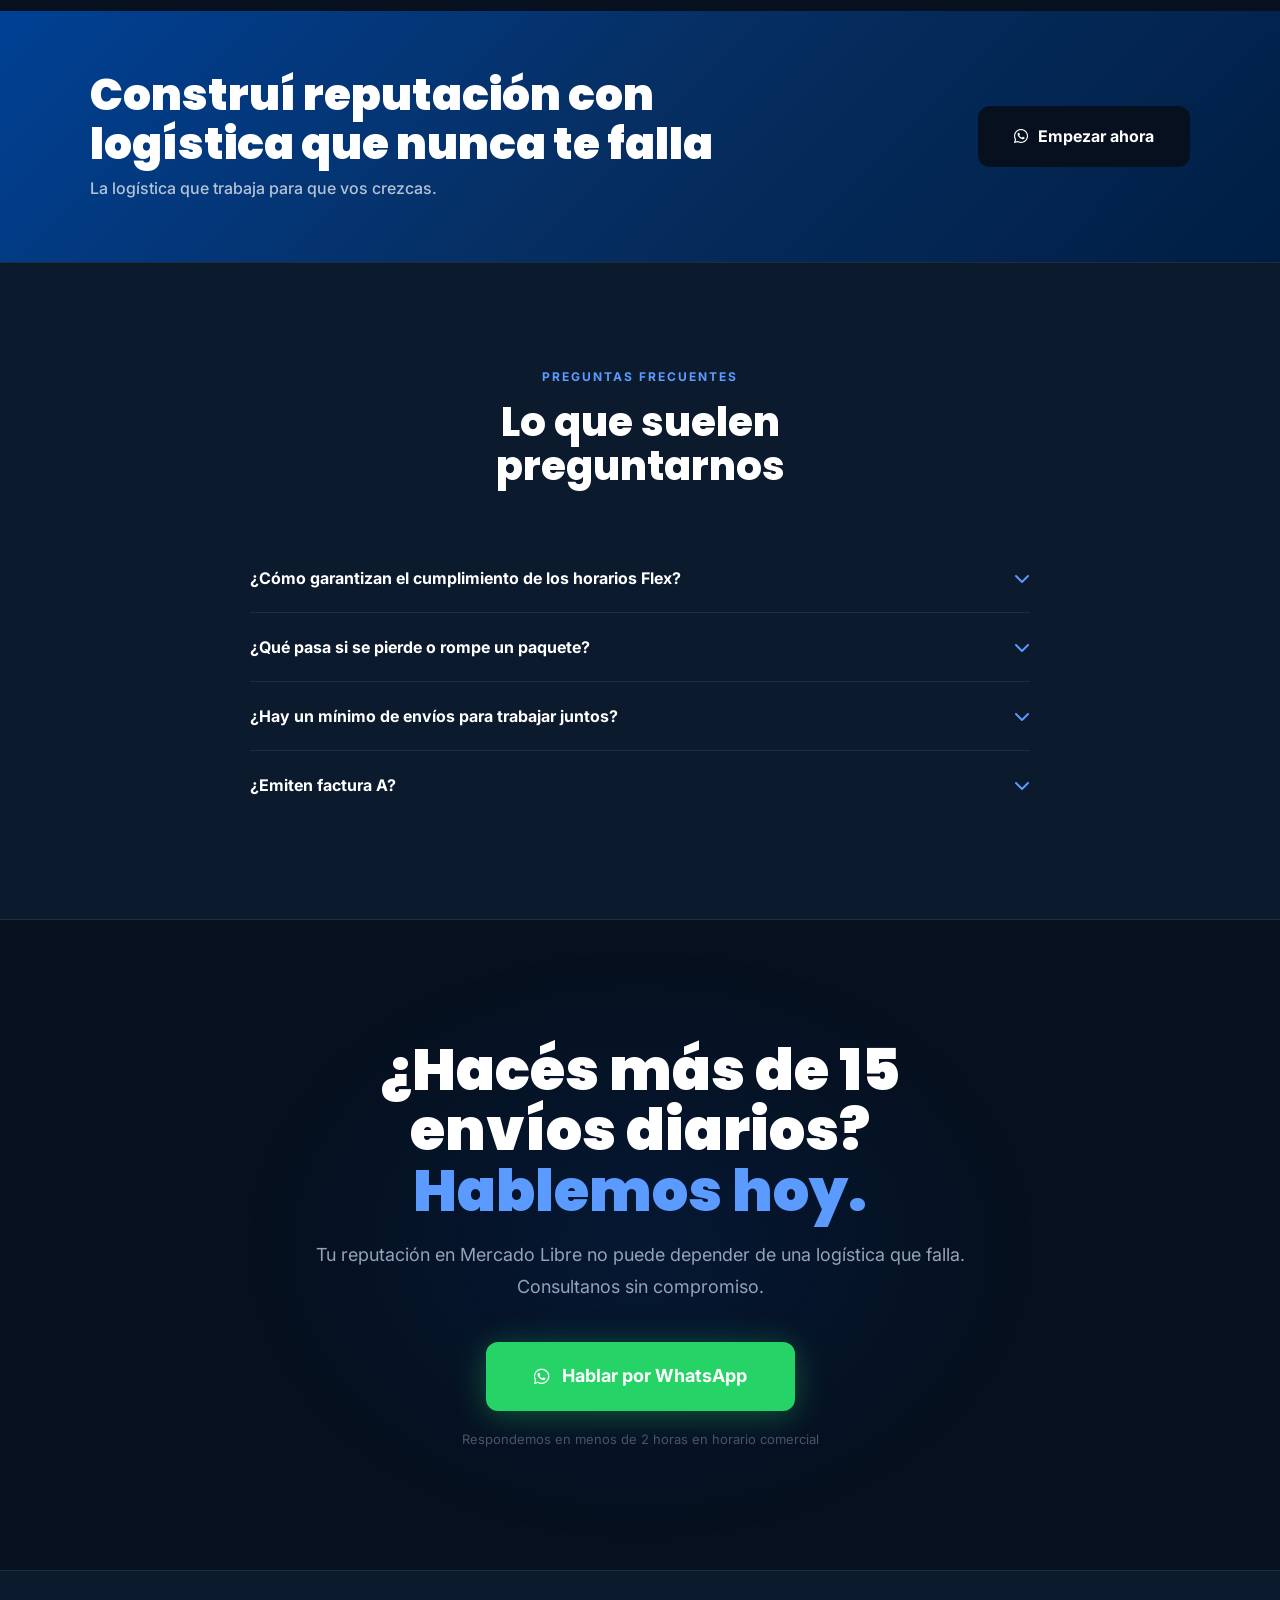
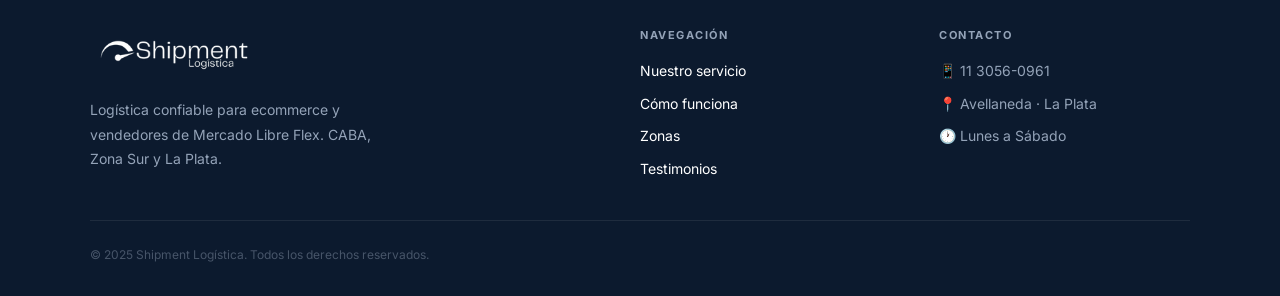
